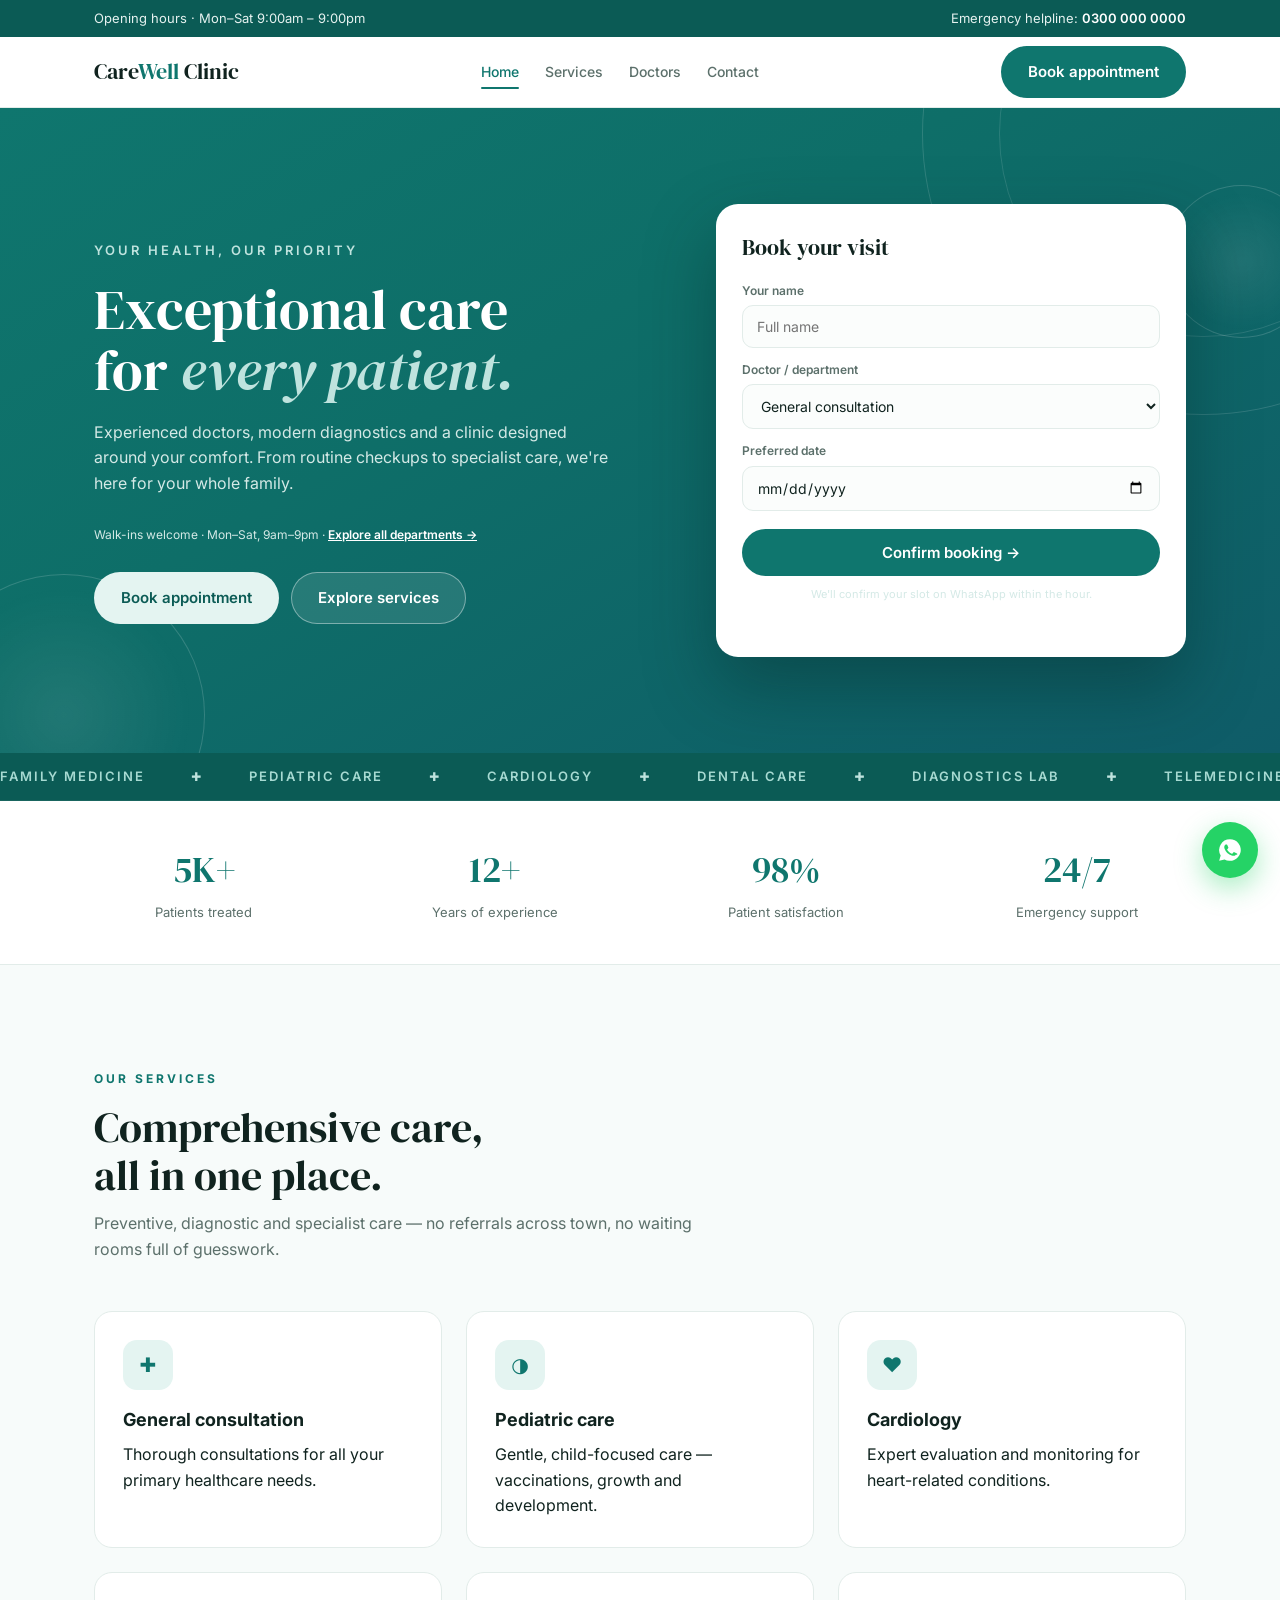
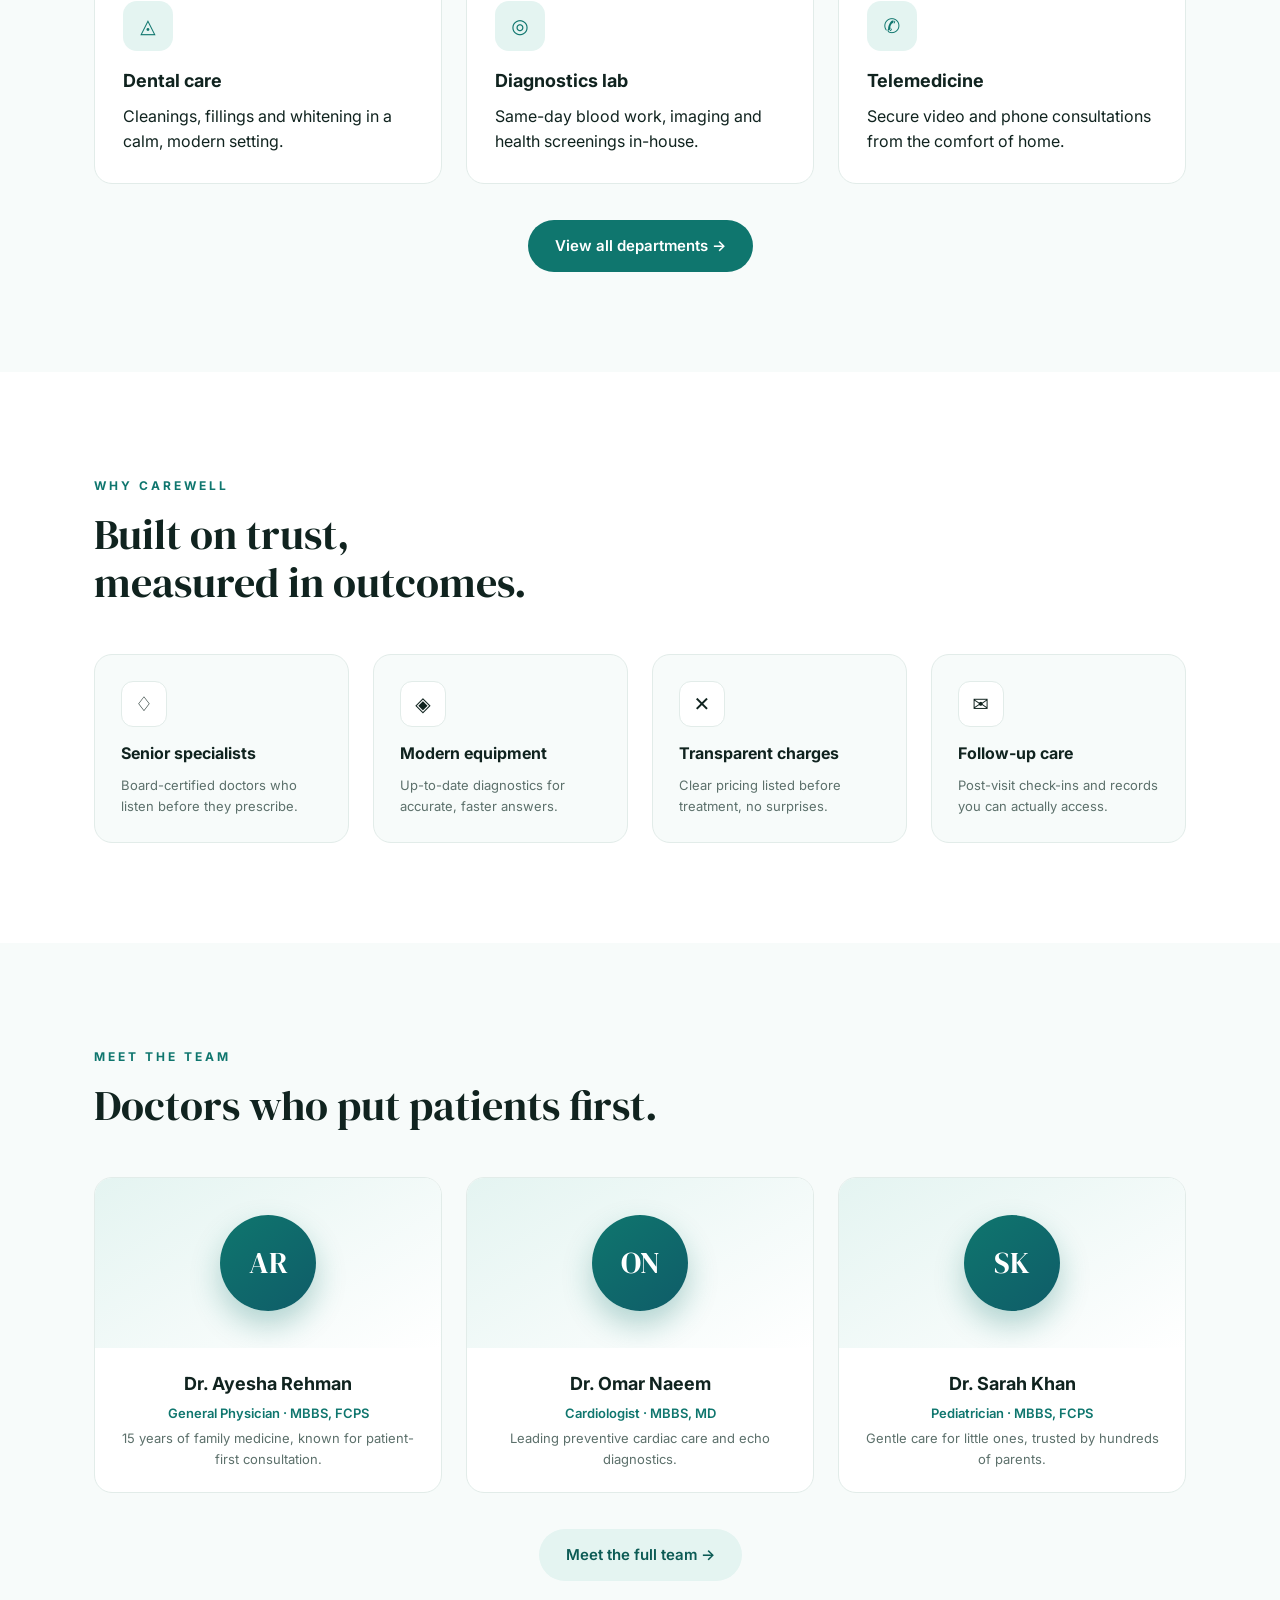
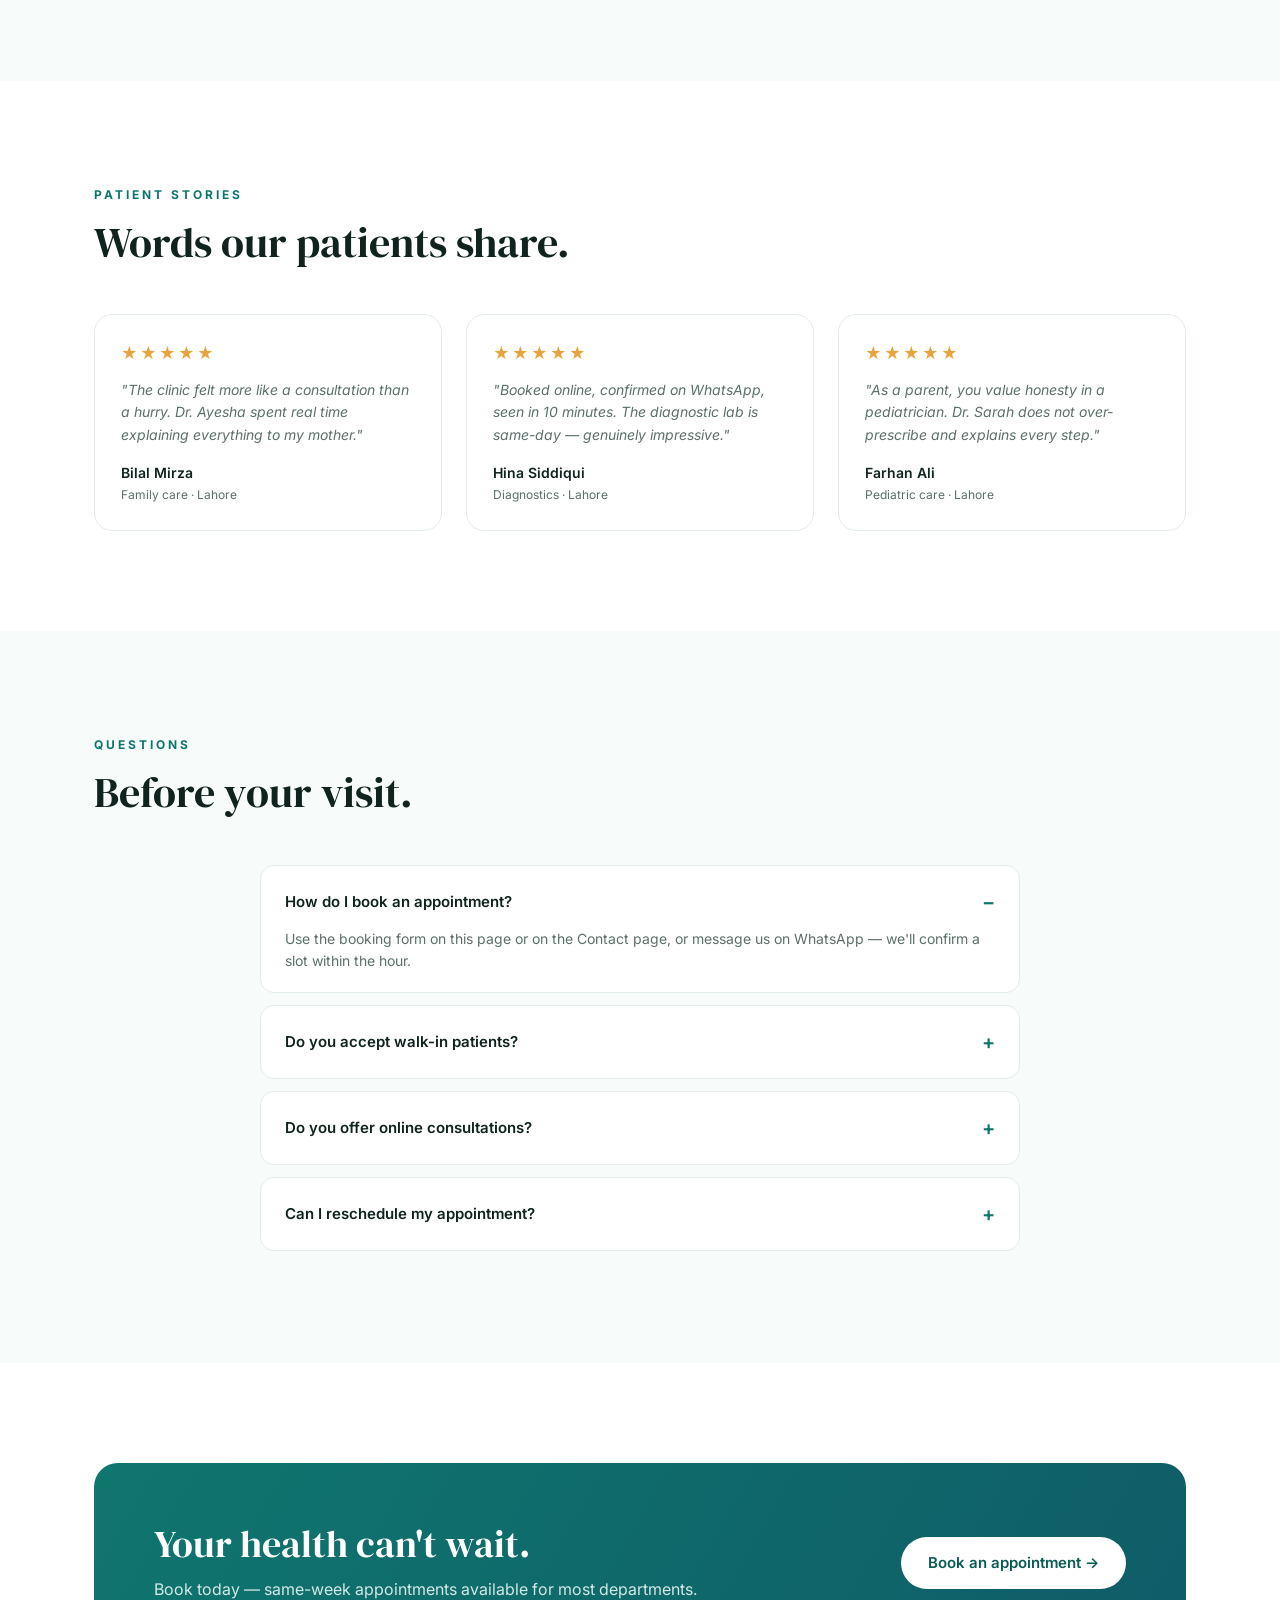
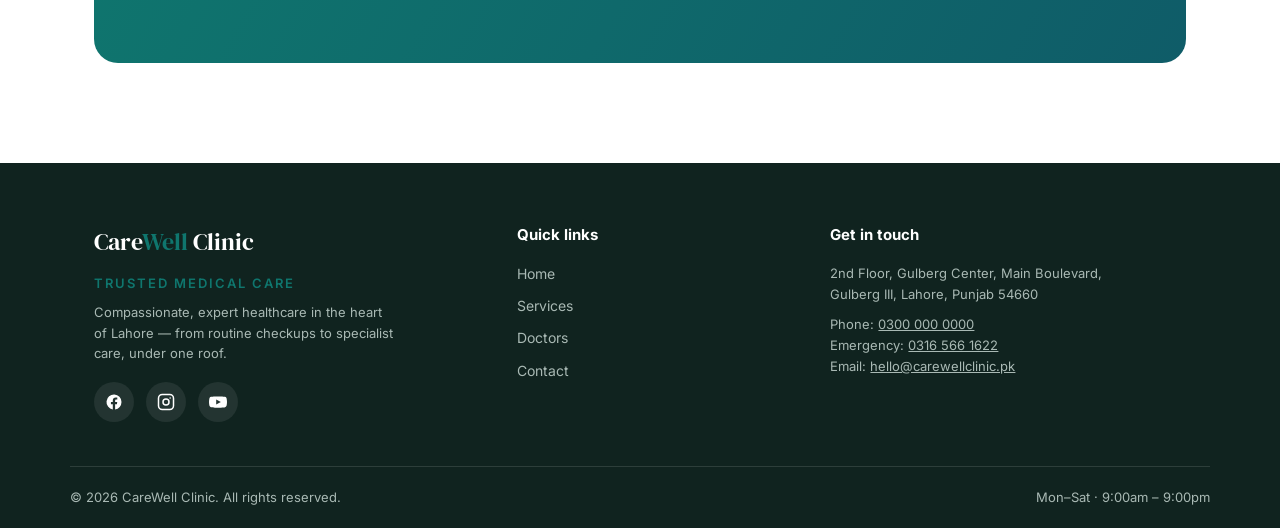
==== index.html @ 435cede3 "CareWell Clinic: production multi-page healthcare clinic website (HTML/CSS/JS)" ====
<!DOCTYPE html>
<html lang="en">
<head>
<meta charset="UTF-8" />
<meta name="viewport" content="width=device-width, initial-scale=1.0" />
<title>CareWell Clinic — Trusted Medical Care in Lahore</title>
<meta name="description" content="CareWell Clinic — compassionate healthcare in Lahore with experienced specialists, modern in-house diagnostics and 24/7 emergency support." />
<link rel="preconnect" href="https://fonts.googleapis.com" />
<link rel="preconnect" href="https://fonts.gstatic.com" crossorigin />
<link href="https://fonts.googleapis.com/css2?family=DM+Serif+Display:ital@0;1&family=Inter:wght@400;500;600;700&display=swap" rel="stylesheet" />
<link rel="stylesheet" href="css/style.css" />
</head>
<body>
<div class="sp" id="sp" aria-hidden="true"></div>
<a class="skip" href="#main">Skip to content</a>

<div class="top-bar"><div class="container"><span>Opening hours · Mon–Sat 9:00am – 9:00pm</span><span>Emergency helpline: <strong>0300 000 0000</strong></span></div></div>

<header id="site-header">
  <div class="container nav">
    <a class="brand" href="index.html">Care<span>Well</span> Clinic</a>
    <nav class="nav-links" id="nav-links" aria-label="Primary">
      <a href="index.html" aria-current="page">Home</a>
      <a href="services.html">Services</a>
      <a href="doctors.html">Doctors</a>
      <a href="contact.html">Contact</a>
    </nav>
    <a class="btn btn-teal" href="contact.html#book">Book appointment</a>
    <button class="nav-toggle" id="nav-toggle" aria-expanded="false" aria-controls="nav-links" aria-label="Toggle navigation menu">
      <svg width="20" height="20" viewBox="0 0 24 24" fill="none" stroke="currentColor" stroke-width="2" stroke-linecap="round" aria-hidden="true"><line x1="3" y1="6" x2="21" y2="6"/><line x1="3" y1="12" x2="21" y2="12"/><line x1="3" y1="18" x2="21" y2="18"/></svg>
    </button>
  </div>
</header>

<main id="main">
  <section class="hero">
    <div class="hero-fx" aria-hidden="true"><div class="ring"></div><div class="orb o1"></div><div class="orb o2"></div></div>
    <div class="container hero-grid">
      <div>
        <span class="kicker rise" style="--d:.05s">Your health, our priority</span>
        <h1 class="rise" style="--d:.15s">Exceptional care for <em>every patient.</em></h1>
        <p class="rise" style="--d:.25s">Experienced doctors, modern diagnostics and a clinic designed around your comfort. From routine checkups to specialist care, we're here for your whole family.</p>
        <p class="hero-note rise" style="--d:.3s">Walk-ins welcome · Mon–Sat, 9am–9pm · <a href="services.html">Explore all departments →</a></p>
        <div class="hero-actions rise" style="--d:.35s">
          <a class="btn btn-soft" href="#book">Book appointment</a>
          <a class="btn btn-ghost-light" href="services.html">Explore services</a>
        </div>
      </div>
      <form class="appt-card booking-form rise" id="book" style="--d:.3s">
        <h3>Book your visit</h3>
        <div class="field">
          <label for="aname">Your name</label>
          <input id="aname" name="bname" type="text" placeholder="Full name" required />
        </div>
        <div class="field">
          <label for="adoctor">Doctor / department</label>
          <select id="adoctor" name="bdep">
            <option>General consultation</option>
            <option>Pediatric care</option>
            <option>Cardiology</option>
            <option>Dental care</option>
            <option>Diagnostics lab</option>
            <option>Telemedicine</option>
            <option>Gynecology</option>
            <option>Physiotherapy</option>
          </select>
        </div>
        <div class="field">
          <label for="adate">Preferred date</label>
          <input id="adate" name="bdate" type="date" required />
        </div>
        <button class="btn btn-teal" type="submit">Confirm booking →</button>
        <p class="form-hint">We'll confirm your slot on WhatsApp within the hour.</p>
      </form>
    </div>
  </section>

  <div class="marquee" aria-hidden="true">
    <div class="marquee-track">
      <span>Family Medicine</span><span>Pediatric Care</span><span>Cardiology</span><span>Dental Care</span><span>Diagnostics Lab</span><span>Telemedicine</span><span>24/7 Emergency</span>
      <span>Family Medicine</span><span>Pediatric Care</span><span>Cardiology</span><span>Dental Care</span><span>Diagnostics Lab</span><span>Telemedicine</span><span>24/7 Emergency</span>
    </div>
  </div>

  <div class="stats"><div class="container stats-grid">
    <div class="stat"><strong data-count="5" data-suffix="K+">5K+</strong><span>Patients treated</span></div>
    <div class="stat"><strong data-count="12" data-suffix="+">12+</strong><span>Years of experience</span></div>
    <div class="stat"><strong data-count="98" data-suffix="%">98%</strong><span>Patient satisfaction</span></div>
    <div class="stat"><strong>24/7</strong><span>Emergency support</span></div>
  </div></div>

  <section id="services">
    <div class="container">
      <div class="sec-head reveal">
        <span class="kicker">Our services</span>
        <h2>Comprehensive care, all in one place.</h2>
        <p>Preventive, diagnostic and specialist care — no referrals across town, no waiting rooms full of guesswork.</p>
      </div>
      <div class="serv-grid">
        <div class="serv reveal"><span class="ic">✚</span><h3>General consultation</h3><p>Thorough consultations for all your primary healthcare needs.</p></div>
        <div class="serv reveal"><span class="ic">◑</span><h3>Pediatric care</h3><p>Gentle, child-focused care — vaccinations, growth and development.</p></div>
        <div class="serv reveal"><span class="ic">♥</span><h3>Cardiology</h3><p>Expert evaluation and monitoring for heart-related conditions.</p></div>
        <div class="serv reveal"><span class="ic">◬</span><h3>Dental care</h3><p>Cleanings, fillings and whitening in a calm, modern setting.</p></div>
        <div class="serv reveal"><span class="ic">◎</span><h3>Diagnostics lab</h3><p>Same-day blood work, imaging and health screenings in-house.</p></div>
        <div class="serv reveal"><span class="ic">✆</span><h3>Telemedicine</h3><p>Secure video and phone consultations from the comfort of home.</p></div>
      </div>
      <p class="reveal" style="text-align:center;margin-top:36px"><a class="btn btn-teal" href="services.html">View all departments →</a></p>
    </div>
  </section>

  <section id="why" class="alt">
    <div class="container">
      <div class="sec-head reveal"><span class="kicker">Why CareWell</span><h2>Built on trust, measured in outcomes.</h2></div>
      <div class="why-grid">
        <div class="why reveal"><span class="ic">♢</span><h3>Senior specialists</h3><p>Board-certified doctors who listen before they prescribe.</p></div>
        <div class="why reveal"><span class="ic">◈</span><h3>Modern equipment</h3><p>Up-to-date diagnostics for accurate, faster answers.</p></div>
        <div class="why reveal"><span class="ic">✕</span><h3>Transparent charges</h3><p>Clear pricing listed before treatment, no surprises.</p></div>
        <div class="why reveal"><span class="ic">✉</span><h3>Follow-up care</h3><p>Post-visit check-ins and records you can actually access.</p></div>
      </div>
    </div>
  </section>

  <section id="doctors">
    <div class="container">
      <div class="sec-head reveal"><span class="kicker">Meet the team</span><h2>Doctors who put patients first.</h2></div>
      <div class="doc-grid">
        <div class="doc reveal"><div class="doc-art"><div class="avatar">AR</div></div><div class="doc-body"><h3>Dr. Ayesha Rehman</h3><div class="spec">General Physician · MBBS, FCPS</div><p>15 years of family medicine, known for patient-first consultation.</p></div></div>
        <div class="doc reveal"><div class="doc-art"><div class="avatar">ON</div></div><div class="doc-body"><h3>Dr. Omar Naeem</h3><div class="spec">Cardiologist · MBBS, MD</div><p>Leading preventive cardiac care and echo diagnostics.</p></div></div>
        <div class="doc reveal"><div class="doc-art"><div class="avatar">SK</div></div><div class="doc-body"><h3>Dr. Sarah Khan</h3><div class="spec">Pediatrician · MBBS, FCPS</div><p>Gentle care for little ones, trusted by hundreds of parents.</p></div></div>
      </div>
      <p class="reveal" style="text-align:center;margin-top:36px"><a class="btn btn-soft" href="doctors.html">Meet the full team →</a></p>
    </div>
  </section>

  <section id="stories" class="alt">
    <div class="container">
      <div class="sec-head reveal"><span class="kicker">Patient stories</span><h2>Words our patients share.</h2></div>
      <div class="tst-grid">
        <div class="tst reveal"><div class="stars" aria-hidden="true">★★★★★</div><p>"The clinic felt more like a consultation than a hurry. Dr. Ayesha spent real time explaining everything to my mother."</p><div class="who">Bilal Mirza<span>Family care · Lahore</span></div></div>
        <div class="tst reveal"><div class="stars" aria-hidden="true">★★★★★</div><p>"Booked online, confirmed on WhatsApp, seen in 10 minutes. The diagnostic lab is same-day — genuinely impressive."</p><div class="who">Hina Siddiqui<span>Diagnostics · Lahore</span></div></div>
        <div class="tst reveal"><div class="stars" aria-hidden="true">★★★★★</div><p>"As a parent, you value honesty in a pediatrician. Dr. Sarah does not over-prescribe and explains every step."</p><div class="who">Farhan Ali<span>Pediatric care · Lahore</span></div></div>
      </div>
    </div>
  </section>

  <section id="faq">
    <div class="container">
      <div class="sec-head reveal"><span class="kicker">Questions</span><h2>Before your visit.</h2></div>
      <div class="faq reveal">
        <details open><summary>How do I book an appointment?</summary><p>Use the booking form on this page or on the Contact page, or message us on WhatsApp — we'll confirm a slot within the hour.</p></details>
        <details><summary>Do you accept walk-in patients?</summary><p>Yes. Booking in advance is recommended to secure your preferred doctor and reduce waiting time.</p></details>
        <details><summary>Do you offer online consultations?</summary><p>Yes — secure video and phone consultations for many services, from anywhere in Pakistan.</p></details>
        <details><summary>Can I reschedule my appointment?</summary><p>Easily. Message us on WhatsApp at least 24 hours before your slot and we'll rebook it for you.</p></details>
      </div>
    </div>
  </section>

  <section id="contact" class="alt">
    <div class="container">
      <div class="cta-band reveal">
        <div><h2>Your health can't wait.</h2><p>Book today — same-week appointments available for most departments.</p></div>
        <a class="btn btn-soft" href="contact.html#book">Book an appointment →</a>
      </div>
    </div>
  </section>
</main>

<footer>
  <div class="container footer-grid">
    <div>
      <a class="brand" href="index.html">Care<span>Well</span> Clinic</a>
      <span class="footer-tag">Trusted Medical Care</span>
      <p>Compassionate, expert healthcare in the heart of Lahore — from routine checkups to specialist care, under one roof.</p>
      <div class="social">
        <a href="#" aria-label="CareWell Clinic on Facebook"><svg width="18" height="18" viewBox="0 0 24 24" fill="currentColor" aria-hidden="true"><path d="M22 12a10 10 0 1 0-11.6 9.9v-7H7.9V12h2.5V9.8c0-2.5 1.5-3.9 3.8-3.9 1.1 0 2.2.2 2.2.2v2.5h-1.3c-1.2 0-1.6.8-1.6 1.6V12h2.8l-.4 2.9h-2.4v7A10 10 0 0 0 22 12z"/></svg></a>
        <a href="#" aria-label="CareWell Clinic on Instagram"><svg width="18" height="18" viewBox="0 0 24 24" fill="none" stroke="currentColor" stroke-width="2" aria-hidden="true"><rect x="2" y="2" width="20" height="20" rx="5"/><circle cx="12" cy="12" r="4"/><circle cx="17.5" cy="6.5" r="1" fill="currentColor" stroke="none"/></svg></a>
        <a href="#" aria-label="CareWell Clinic on YouTube"><svg width="18" height="18" viewBox="0 0 24 24" fill="currentColor" aria-hidden="true"><path d="M23.5 7.2a3 3 0 0 0-2.1-2.1C19.6 4.5 12 4.5 12 4.5s-7.6 0-9.4.6A3 3 0 0 0 .5 7.2 31 31 0 0 0 0 12a31 31 0 0 0 .5 4.8 3 3 0 0 0 2.1 2.1c1.8.6 9.4.6 9.4.6s7.6 0 9.4-.6a3 3 0 0 0 2.1-2.1A31 31 0 0 0 24 12a31 31 0 0 0-.5-4.8zM9.6 15.4V8.6l6.2 3.4-6.2 3.4z"/></svg></a>
      </div>
    </div>
    <div>
      <h3>Quick links</h3>
      <ul>
        <li><a href="index.html">Home</a></li>
        <li><a href="services.html">Services</a></li>
        <li><a href="doctors.html">Doctors</a></li>
        <li><a href="contact.html">Contact</a></li>
      </ul>
    </div>
    <div>
      <h3>Get in touch</h3>
      <address>
        <p>2nd Floor, Gulberg Center, Main Boulevard,<br />Gulberg III, Lahore, Punjab 54660</p>
        <p style="margin-top:10px">Phone: <a href="tel:+923000000000">0300 000 0000</a><br />Emergency: <a href="tel:+923165661622">0316 566 1622</a><br />Email: <a href="mailto:hello@carewellclinic.pk">hello@carewellclinic.pk</a></p>
      </address>
    </div>
  </div>
  <div class="container footer-bottom">
    <span>© 2026 CareWell Clinic. All rights reserved.</span>
    <span>Mon–Sat · 9:00am – 9:00pm</span>
  </div>
</footer>

<a class="wa" href="https://wa.me/923165661622" target="_blank" rel="noopener" aria-label="Chat with CareWell Clinic on WhatsApp">
  <svg width="26" height="26" viewBox="0 0 24 24" fill="currentColor" aria-hidden="true"><path d="M12 2a10 10 0 0 0-8.6 15.1L2 22l5-1.3A10 10 0 1 0 12 2zm5.5 14.1c-.2.6-1.2 1.2-1.7 1.2-.5.1-1 .2-3.3-.7-2.8-1.1-4.6-4-4.7-4.2-.1-.2-1.1-1.5-1.1-2.9s.7-2 1-2.3c.2-.3.5-.3.7-.3h.5c.2 0 .4 0 .6.5l.9 2.1c.1.2.1.4 0 .6l-.5.7-.4.4c-.1.1-.3.3-.1.6.2.3.8 1.3 1.7 2.1 1.2 1.1 2.2 1.4 2.5 1.5.3.2.5.1.7-.1l1-1.2c.2-.3.4-.2.7-.1l2 1c.3.1.5.2.6.3.1.1.1.8-.1 1.3z"/></svg>
</a>

<script src="js/main.js"></script>
</body>
</html>
---- css/style.css ----
:root{
  --teal:#0F766E;--teal-dark:#0B5B55;--teal-soft:#E4F4F1;--ink:#10231F;--muted:#5C706B;
  --bg:#F7FBFA;--card:#fff;--line:#E2ECE9;--amber:#E8A33D;
  --serif:"DM Serif Display",Georgia,serif;--sans:"Inter",system-ui,sans-serif;
  --shadow-sm:0 4px 14px rgba(16,35,31,.07);--shadow-lg:0 30px 70px rgba(5,40,38,.4);
  --radius:18px;
}
*{margin:0;padding:0;box-sizing:border-box}
html{scroll-behavior:smooth}
body{font-family:var(--sans);background:var(--bg);color:var(--ink);line-height:1.6;-webkit-font-smoothing:antialiased}
::selection{background:var(--teal);color:#fff}
a{color:inherit}
img{max-width:100%;display:block}
.container{max-width:1140px;margin:0 auto;padding:0 24px}
.skip{position:absolute;left:-999px;top:0;background:var(--teal);color:#fff;padding:12px 20px;z-index:200;border-radius:0 0 12px 0;font-weight:600}
.skip:focus{left:0}

/* ---------- Top bar & header ---------- */
.top-bar{background:var(--teal-dark);color:#E6F2F0;font-size:13px;padding:8px 0}
.top-bar .container{display:flex;justify-content:space-between;gap:16px;flex-wrap:wrap}
.top-bar strong{color:#fff;font-weight:600}
header{position:sticky;top:0;z-index:100;background:rgba(255,255,255,.92);backdrop-filter:blur(14px);border-bottom:1px solid var(--line)}
.nav{display:flex;align-items:center;justify-content:space-between;height:70px;gap:18px}
.brand{font-family:var(--serif);font-size:22px;font-weight:400;text-decoration:none;white-space:nowrap}
.brand span{color:var(--teal)}
.nav-links{display:flex;gap:26px;align-items:center}
.nav-links a{text-decoration:none;font-size:14px;font-weight:500;color:var(--muted);position:relative;padding:6px 0}
.nav-links a:hover{color:var(--ink)}
.nav-links a[aria-current="page"]{color:var(--teal)}
.nav-links a[aria-current="page"]::after{content:"";position:absolute;left:0;right:0;bottom:0;height:2px;border-radius:2px;background:var(--teal)}
.nav-toggle{display:none;background:none;border:1px solid var(--line);border-radius:10px;width:44px;height:44px;cursor:pointer;font-family:var(--sans);color:var(--teal)}
.nav-toggle svg{display:block;margin:auto}

/* ---------- Buttons ---------- */
.btn{display:inline-flex;align-items:center;gap:8px;padding:13px 26px;border-radius:999px;font-weight:600;font-size:15px;text-decoration:none;border:1px solid transparent;cursor:pointer;font-family:var(--sans);transition:transform .15s,box-shadow .2s,background .2s}
.btn:active{transform:scale(.97)}
.btn-teal{background:var(--teal);color:#fff}
.btn-teal:hover{background:var(--teal-dark);box-shadow:0 10px 28px rgba(15,118,110,.32)}
.btn-soft{background:var(--teal-soft);color:var(--teal-dark)}
.btn-soft:hover{background:#D3ECE7}
.btn-ghost-light{background:rgba(255,255,255,.1);color:#fff;border-color:rgba(255,255,255,.4)}
.btn-ghost-light:hover{background:rgba(255,255,255,.18)}
.btn-sm{padding:10px 18px;font-size:13px}

/* ---------- Hero (home) ---------- */
.hero{background:linear-gradient(150deg,#0F766E 0%,#0E6E68 40%,#0F5C68 100%);color:#fff;padding:clamp(60px,8vw,96px) 0;position:relative;overflow:hidden}
.hero .ring{position:absolute;width:44vmax;height:44vmax;right:-16vmax;top:-20vmax;border-radius:50%;border:1px solid rgba(255,255,255,.14);pointer-events:none}
.hero .ring::after{content:"";position:absolute;inset:6vmax;border-radius:50%;border:1px solid rgba(255,255,255,.12)}
.hero-grid{display:grid;grid-template-columns:1.1fr .9fr;gap:48px;align-items:center;position:relative;z-index:2}
.hero .kicker{font-size:13px;letter-spacing:3px;text-transform:uppercase;color:#BFE3DE;font-weight:600}
.hero h1{font-family:var(--serif);font-weight:400;font-size:clamp(38px,5.4vw,56px);line-height:1.1;margin:16px 0 18px;text-wrap:balance}
.hero h1 em{font-style:italic;color:#BFE3DE}
.hero p{color:#D4E9E6;max-width:520px;margin-bottom:28px}
.hero-actions{display:flex;gap:12px;flex-wrap:wrap}
.hero-note{font-size:12px;color:#BFE3DE;margin-top:18px;max-width:520px}
.hero-note a{color:#fff;font-weight:600;text-decoration:underline}

/* ---------- Page hero (inner pages) ---------- */
.page-hero{background:linear-gradient(150deg,#0F766E 0%,#0E6E68 40%,#0F5C68 100%);color:#fff;padding:clamp(56px,7vw,84px) 0 clamp(44px,6vw,72px);position:relative;overflow:hidden}
.page-hero .kicker{font-size:13px;letter-spacing:3px;text-transform:uppercase;color:#BFE3DE;font-weight:600}
.page-hero h1{font-family:var(--serif);font-weight:400;font-size:clamp(34px,4.6vw,50px);line-height:1.1;margin:14px 0 16px;text-wrap:balance}
.page-hero p{color:#D4E9E6;max-width:640px}

/* ---------- Appointment card & forms ---------- */
.appt-card{background:#fff;border-radius:22px;color:var(--ink);padding:26px;box-shadow:var(--shadow-lg)}
.appt-card h3{font-family:var(--serif);font-size:22px;font-weight:400;margin-bottom:16px}
.field label{font-size:12px;font-weight:600;color:var(--muted);display:block;margin:12px 0 5px}
.field input,.field select,.field textarea{width:100%;padding:12px 14px;border:1px solid var(--line);border-radius:11px;font-size:14px;font-family:var(--sans);background:#FBFDFC;color:var(--ink)}
.field input:focus,.field select:focus,.field textarea:focus{outline:none;border-color:var(--teal)}
.field textarea{resize:vertical;min-height:96px}
.appt-card .btn{width:100%;justify-content:center;margin-top:18px}
.form-hint{font-size:11px;color:var(--muted);margin-top:10px;text-align:center}

/* ---------- Stats ---------- */
.stats{border-bottom:1px solid var(--line);background:#fff}
.stats-grid{display:grid;grid-template-columns:repeat(4,1fr);gap:24px;padding:40px 0;text-align:center}
.stat strong{font-family:var(--serif);font-size:36px;font-weight:400;color:var(--teal);display:block}
.stat span{font-size:13px;color:var(--muted)}

/* ---------- Sections ---------- */
section{padding:clamp(64px,8vw,100px) 0}
.sec-head{max-width:640px;margin-bottom:48px}
.sec-head .kicker{font-size:12px;font-weight:700;letter-spacing:3px;text-transform:uppercase;color:var(--teal)}
.sec-head h2{font-family:var(--serif);font-weight:400;font-size:clamp(30px,4vw,42px);line-height:1.15;margin-top:12px;text-wrap:balance}
.sec-head p{color:var(--muted);margin-top:12px}
.alt{background:#fff}
.sec-center{margin-left:auto;margin-right:auto;text-align:center}

/* ---------- Services grid ---------- */
.serv-grid{display:grid;grid-template-columns:repeat(3,1fr);gap:24px}
.serv{background:#fff;border:1px solid var(--line);border-radius:var(--radius);padding:28px;transition:transform .2s,box-shadow .2s;display:flex;flex-direction:column}
.serv:hover{transform:translateY(-5px);box-shadow:0 22px 44px rgba(16,35,31,.1)}
.serv .ic{width:50px;height:50px;display:flex;align-items:center;justify-content:center;background:var(--teal-soft);color:var(--teal);border-radius:14px;font-size:20px;margin-bottom:16px;flex:none}
.serv h3{font-size:18px;margin-bottom:8px}
.serv .intro{font-size:14px;color:var(--muted)}
.serv .inc-list{list-style:none;margin:16px 0 20px;font-size:13px;color:var(--muted)}
.serv .inc-list li{padding:6px 0 6px 26px;position:relative;border-top:1px dashed var(--line)}
.serv .inc-list li::before{content:"✓";position:absolute;left:2px;color:var(--teal);font-weight:700}
.serv .fee{display:inline-block;background:var(--teal-soft);color:var(--teal-dark);font-weight:600;font-size:14px;padding:6px 14px;border-radius:999px;margin-bottom:16px}
.serv .actions{margin-top:auto;display:flex;gap:10px;flex-wrap:wrap}

/* ---------- Why us ---------- */
.why-grid{display:grid;grid-template-columns:repeat(4,1fr);gap:24px}
.why{background:var(--bg);border:1px solid var(--line);border-radius:var(--radius);padding:26px}
.why .ic{width:46px;height:46px;display:flex;align-items:center;justify-content:center;background:#fff;border:1px solid var(--line);border-radius:12px;font-size:20px;margin-bottom:14px}
.why h3{font-size:16px;margin-bottom:8px}
.why p{font-size:13px;color:var(--muted)}

/* ---------- Doctors ---------- */
.doc-grid{display:grid;grid-template-columns:repeat(3,1fr);gap:24px}
.doc{background:#fff;border:1px solid var(--line);border-radius:var(--radius);overflow:hidden;display:flex;flex-direction:column}
.doc-art{height:170px;background:linear-gradient(150deg,var(--teal-soft),#fff);display:flex;align-items:center;justify-content:center;position:relative;overflow:hidden}
.doc-art .avatar{width:96px;height:96px;border-radius:50%;background:linear-gradient(140deg,var(--teal),#0F5C68);color:#fff;display:flex;align-items:center;justify-content:center;font-family:var(--serif);font-size:30px;box-shadow:0 14px 30px rgba(15,118,110,.3)}
.doc-body{padding:22px;text-align:center;flex:1;display:flex;flex-direction:column}
.doc-body h3{font-size:18px}
.doc-body .spec{color:var(--teal);font-size:13px;font-weight:600;margin:4px 0 4px}
.doc-body .exp{font-size:12px;color:var(--amber);font-weight:600;margin-bottom:8px}
.doc-body p{font-size:13px;color:var(--muted)}
.doc-body .meta{margin-top:auto;padding-top:10px;font-size:12px;color:var(--muted)}
.dept-index{display:flex;flex-wrap:wrap;gap:10px;margin-bottom:48px}
.dept-index a{font-size:13px;font-weight:600;color:var(--teal-dark);background:var(--teal-soft);border:1px solid transparent;padding:9px 16px;border-radius:999px;text-decoration:none;transition:background .2s}
.dept-index a:hover{background:#D3ECE7;border-color:#B9DED7}
.join-note{background:linear-gradient(120deg,var(--teal-soft),#fff);border:1px solid #C9E5DF;border-radius:var(--radius);padding:clamp(28px,4vw,44px);margin-top:56px;text-align:center}
.join-note h2{font-family:var(--serif);font-weight:400;font-size:clamp(24px,3vw,32px)}
.join-note p{color:var(--muted);max-width:560px;margin:12px auto 20px}
.join-note a{color:var(--teal-dark);font-weight:600}

/* ---------- Testimonials ---------- */
.tst-grid{display:grid;grid-template-columns:repeat(3,1fr);gap:24px}
.tst{background:#fff;border:1px solid var(--line);border-radius:var(--radius);padding:26px}
.tst .stars{color:var(--amber);margin-bottom:12px;letter-spacing:2px}
.tst p{font-size:14px;color:var(--muted);font-style:italic}
.tst .who{margin-top:16px;font-size:14px;font-weight:600}
.tst .who span{display:block;font-weight:400;color:var(--muted);font-size:12px}

/* ---------- FAQ ---------- */
.faq{max-width:760px;margin:0 auto}
.faq details{background:#fff;border:1px solid var(--line);border-radius:14px;padding:20px 24px;margin-bottom:12px}
.faq summary{font-weight:600;font-size:15px;cursor:pointer;list-style:none;display:flex;justify-content:space-between;align-items:center;gap:16px}
.faq summary::-webkit-details-marker{display:none}
.faq summary::after{content:"+";font-size:20px;color:var(--teal);flex:none}
.faq details[open] summary::after{content:"−"}
.faq p{margin-top:10px;color:var(--muted);font-size:14px}

/* ---------- Contact ---------- */
.contact-grid{display:grid;grid-template-columns:.9fr 1.1fr;gap:32px;align-items:start}
.info-list{display:grid;gap:16px}
.info-item{background:#fff;border:1px solid var(--line);border-radius:var(--radius);padding:22px;display:flex;gap:16px;align-items:flex-start}
.info-item .ic{flex:none;width:44px;height:44px;display:flex;align-items:center;justify-content:center;background:var(--teal-soft);color:var(--teal);border-radius:12px;font-size:18px}
.info-item h3{font-size:15px;margin-bottom:4px}
.info-item p,.info-item a{font-size:14px;color:var(--muted);text-decoration:none;display:block}
.info-item a:hover{color:var(--teal)}
.hours-table{width:100%;border-collapse:collapse;font-size:14px;color:var(--muted)}
.hours-table td{padding:5px 0}
.hours-table td:last-child{text-align:right;font-weight:600;color:var(--ink)}
.hours-table .today{color:var(--teal)}

/* ---------- CTA band ---------- */
.cta-band{background:linear-gradient(120deg,var(--teal),#0F5C68);border-radius:24px;color:#fff;padding:clamp(36px,5vw,60px);display:flex;align-items:center;justify-content:space-between;gap:28px;flex-wrap:wrap}
.cta-band h2{font-family:var(--serif);font-weight:400;font-size:clamp(26px,3.6vw,38px);line-height:1.15}
.cta-band p{color:#D4E9E6;margin-top:10px}
.cta-band .btn-soft{background:#fff;color:var(--teal-dark)}

/* ---------- Footer ---------- */
footer{background:var(--ink);color:#A9B9B4;font-size:14px;padding:60px 0 0}
.footer-grid{display:grid;grid-template-columns:1.4fr 1fr 1.3fr;gap:40px;padding-bottom:44px}
.footer-grid .brand{color:#fff;font-size:24px;margin-bottom:12px;display:inline-block}
.footer-grid p{font-size:13px;max-width:300px}
.footer-tag{color:var(--teal);font-weight:600;font-size:13px;letter-spacing:2px;text-transform:uppercase;margin-bottom:8px;display:block}
.footer-grid h3{color:#fff;font-size:15px;margin-bottom:16px}
.footer-grid ul{list-style:none;display:grid;gap:10px}
.footer-grid ul a{text-decoration:none;color:#A9B9B4;font-size:14px}
.footer-grid ul a:hover{color:#fff}
.footer-grid address{font-style:normal}
.social{display:flex;gap:12px;margin-top:18px}
.social a{width:40px;height:40px;border-radius:50%;background:rgba(255,255,255,.08);display:flex;align-items:center;justify-content:center;color:#fff;text-decoration:none;transition:background .2s}
.social a:hover{background:var(--teal)}
.social svg{display:block}
.footer-bottom{border-top:1px solid rgba(255,255,255,.12);padding:20px 0;font-size:13px;display:flex;justify-content:space-between;gap:12px;flex-wrap:wrap}

/* ---------- Floating WhatsApp ---------- */
.wa{position:fixed;right:22px;bottom:22px;z-index:150;width:56px;height:56px;border-radius:50%;background:#25D366;display:flex;align-items:center;justify-content:center;color:#fff;box-shadow:0 10px 28px rgba(37,211,102,.4);text-decoration:none;transition:transform .2s}
.wa:hover{transform:scale(1.08)}

/* ---------- Motion / scroll effects ---------- */
.sp{position:fixed;top:0;left:0;height:3px;width:0;z-index:999;background:linear-gradient(90deg,var(--teal),#4BD1C2);box-shadow:0 0 12px rgba(15,118,110,.5)}
.hero-fx{position:absolute;inset:0;pointer-events:none;will-change:transform}
.orb{position:absolute;border-radius:50%;border:1px solid rgba(255,255,255,.16);background:radial-gradient(circle,rgba(255,255,255,.08),transparent 65%)}
.hero-fx .orb.o1{width:22vmax;height:22vmax;left:-6vmax;bottom:-8vmax;animation:bob 10s ease-in-out infinite}
.hero-fx .orb.o2{width:12vmax;height:12vmax;right:-3vmax;top:6vmax;animation:bob 8s ease-in-out 1.2s infinite}
@keyframes bob{0%,100%{transform:translateY(0)}50%{transform:translateY(-16px)}}
.marquee{overflow:hidden;background:var(--teal-dark);color:#D4E9E6;padding:13px 0;position:relative;z-index:3;border-bottom:1px solid rgba(255,255,255,.06)}
.marquee-track{display:flex;gap:46px;width:max-content;animation:scrollX 32s linear infinite}
.marquee span{font-size:13px;font-weight:600;letter-spacing:2px;text-transform:uppercase;white-space:nowrap;display:flex;align-items:center;gap:46px;color:#A7DAD2}
.marquee span::after{content:"✚";color:#BFE3DE;font-size:12px}
@keyframes scrollX{to{transform:translateX(-50%)}}
.spot{position:relative}
.spot::before{content:"";position:absolute;inset:0;border-radius:inherit;pointer-events:none;opacity:0;transition:opacity .3s;background:radial-gradient(340px circle at var(--mx,50%) var(--my,50%),rgba(255,255,255,.85),transparent 45%);z-index:1}
.spot:hover::before{opacity:.14}
.rise{opacity:0;animation:rise .7s cubic-bezier(.22,1,.36,1) forwards;animation-delay:var(--d,0s)}
.hero .rise,.page-hero .rise{opacity:0;animation:rise .7s cubic-bezier(.22,1,.36,1) forwards;animation-delay:var(--d,0s)}
@keyframes rise{from{opacity:0;transform:translateY(26px)}to{opacity:1;transform:none}}
.reveal{opacity:0;transform:translateY(20px);transition:opacity .6s ease,transform .6s ease}
.reveal.in{opacity:1;transform:none}

:focus-visible{outline:3px solid var(--teal);outline-offset:2px;border-radius:4px}

/* ---------- Reduced motion ---------- */
@media (prefers-reduced-motion:reduce){
  html{scroll-behavior:auto}
  .reveal{opacity:1;transform:none;transition:none}
  .rise,.hero .rise,.page-hero .rise{opacity:1;transform:none;animation:none}
  .hero-fx,.marquee-track,.orb{animation:none !important;transform:none !important}
  .spot::before{display:none}
}

/* ---------- Responsive ---------- */
@media(max-width:960px){
  .hero-grid,.contact-grid{grid-template-columns:1fr}
  .serv-grid,.doc-grid,.tst-grid{grid-template-columns:1fr 1fr}
  .why-grid{grid-template-columns:1fr 1fr}
  .stats-grid{grid-template-columns:repeat(2,1fr)}
  .footer-grid{grid-template-columns:1fr 1fr}
  .nav-links{position:fixed;top:70px;left:0;right:0;background:#fff;flex-direction:column;gap:0;align-items:stretch;padding:8px 0;border-bottom:1px solid var(--line);display:none;box-shadow:0 20px 30px rgba(16,35,31,.12)}
  header.nav-open .nav-links{display:flex}
  .nav-links a{padding:14px 24px;font-size:15px;border-bottom:1px solid var(--line)}
  .nav-links a[aria-current="page"]::after{display:none}
  .nav-links a[aria-current="page"]{background:var(--teal-soft)}
  .nav-toggle{display:block}
}
@media(max-width:600px){
  .serv-grid,.doc-grid,.tst-grid,.why-grid,.footer-grid{grid-template-columns:1fr}
  .stats-grid{grid-template-columns:1fr 1fr}
  .hero{text-align:left}
  .cta-band{text-align:left}
}
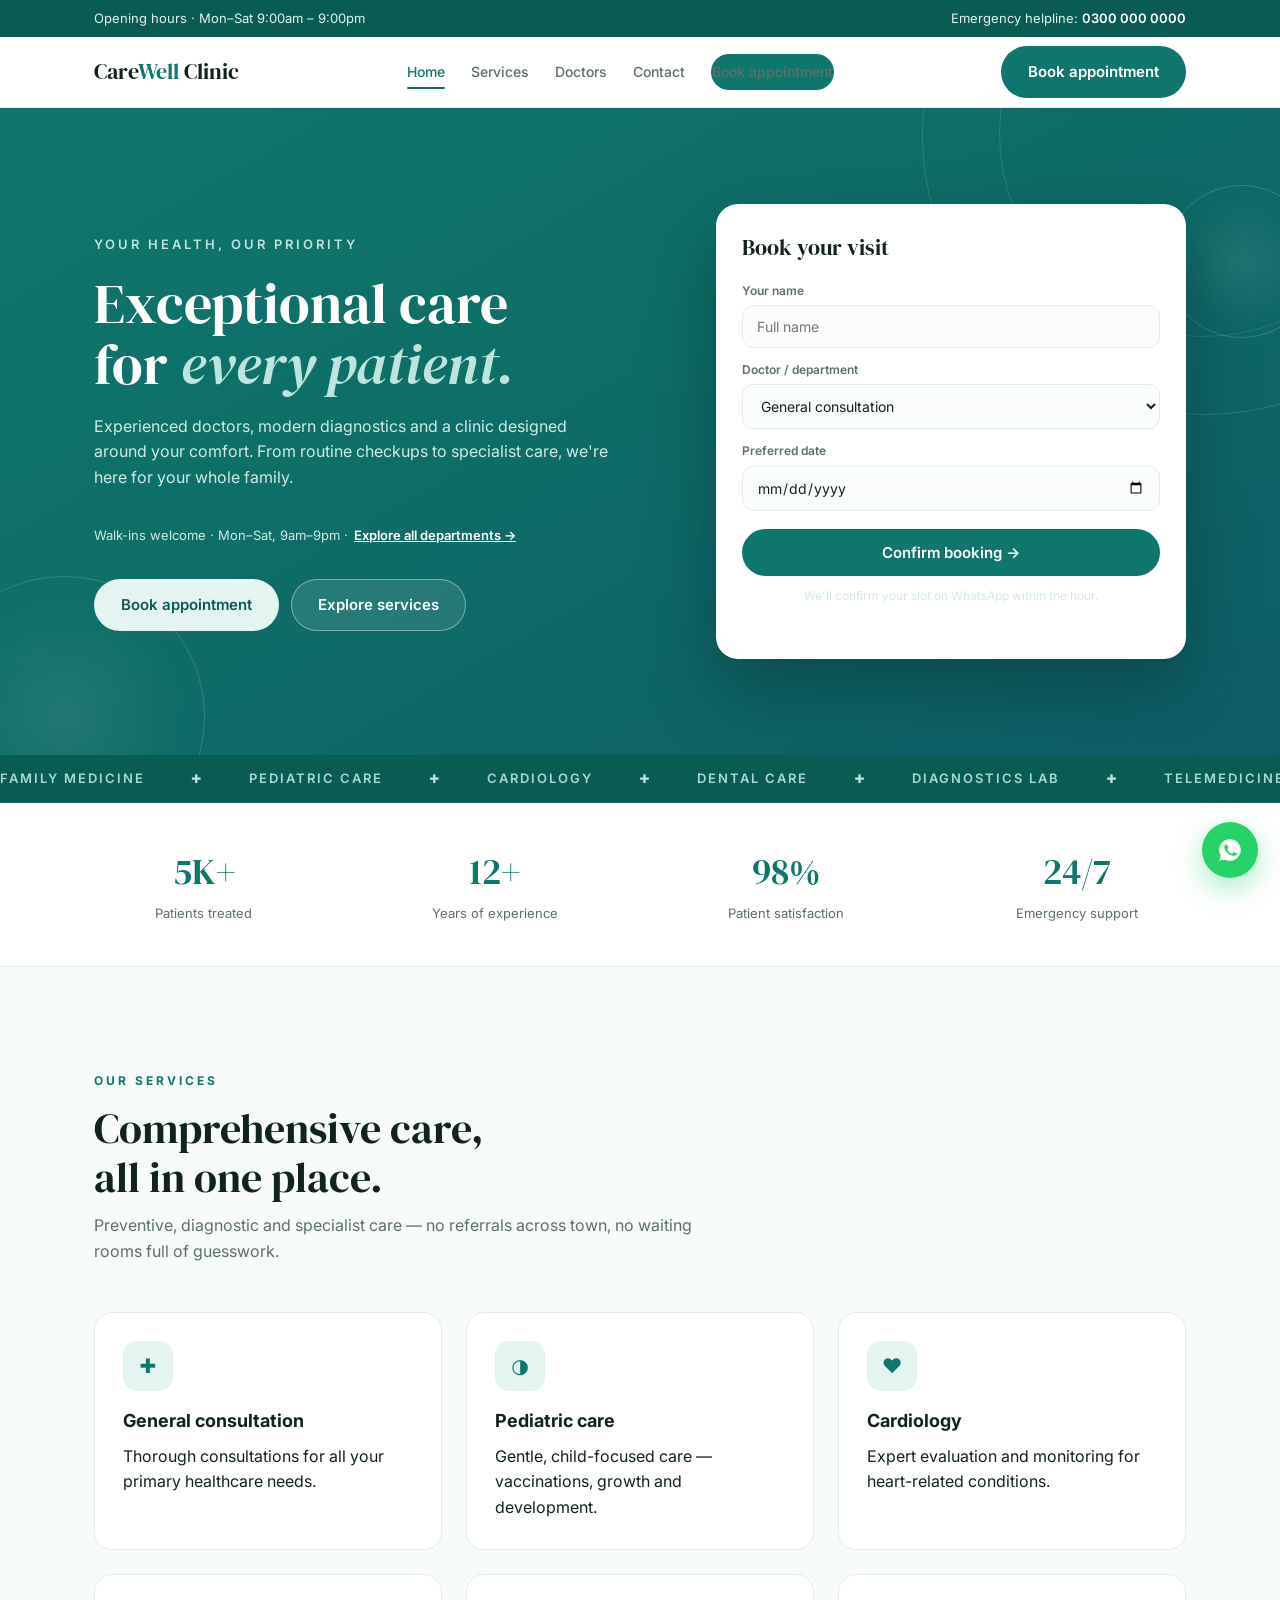
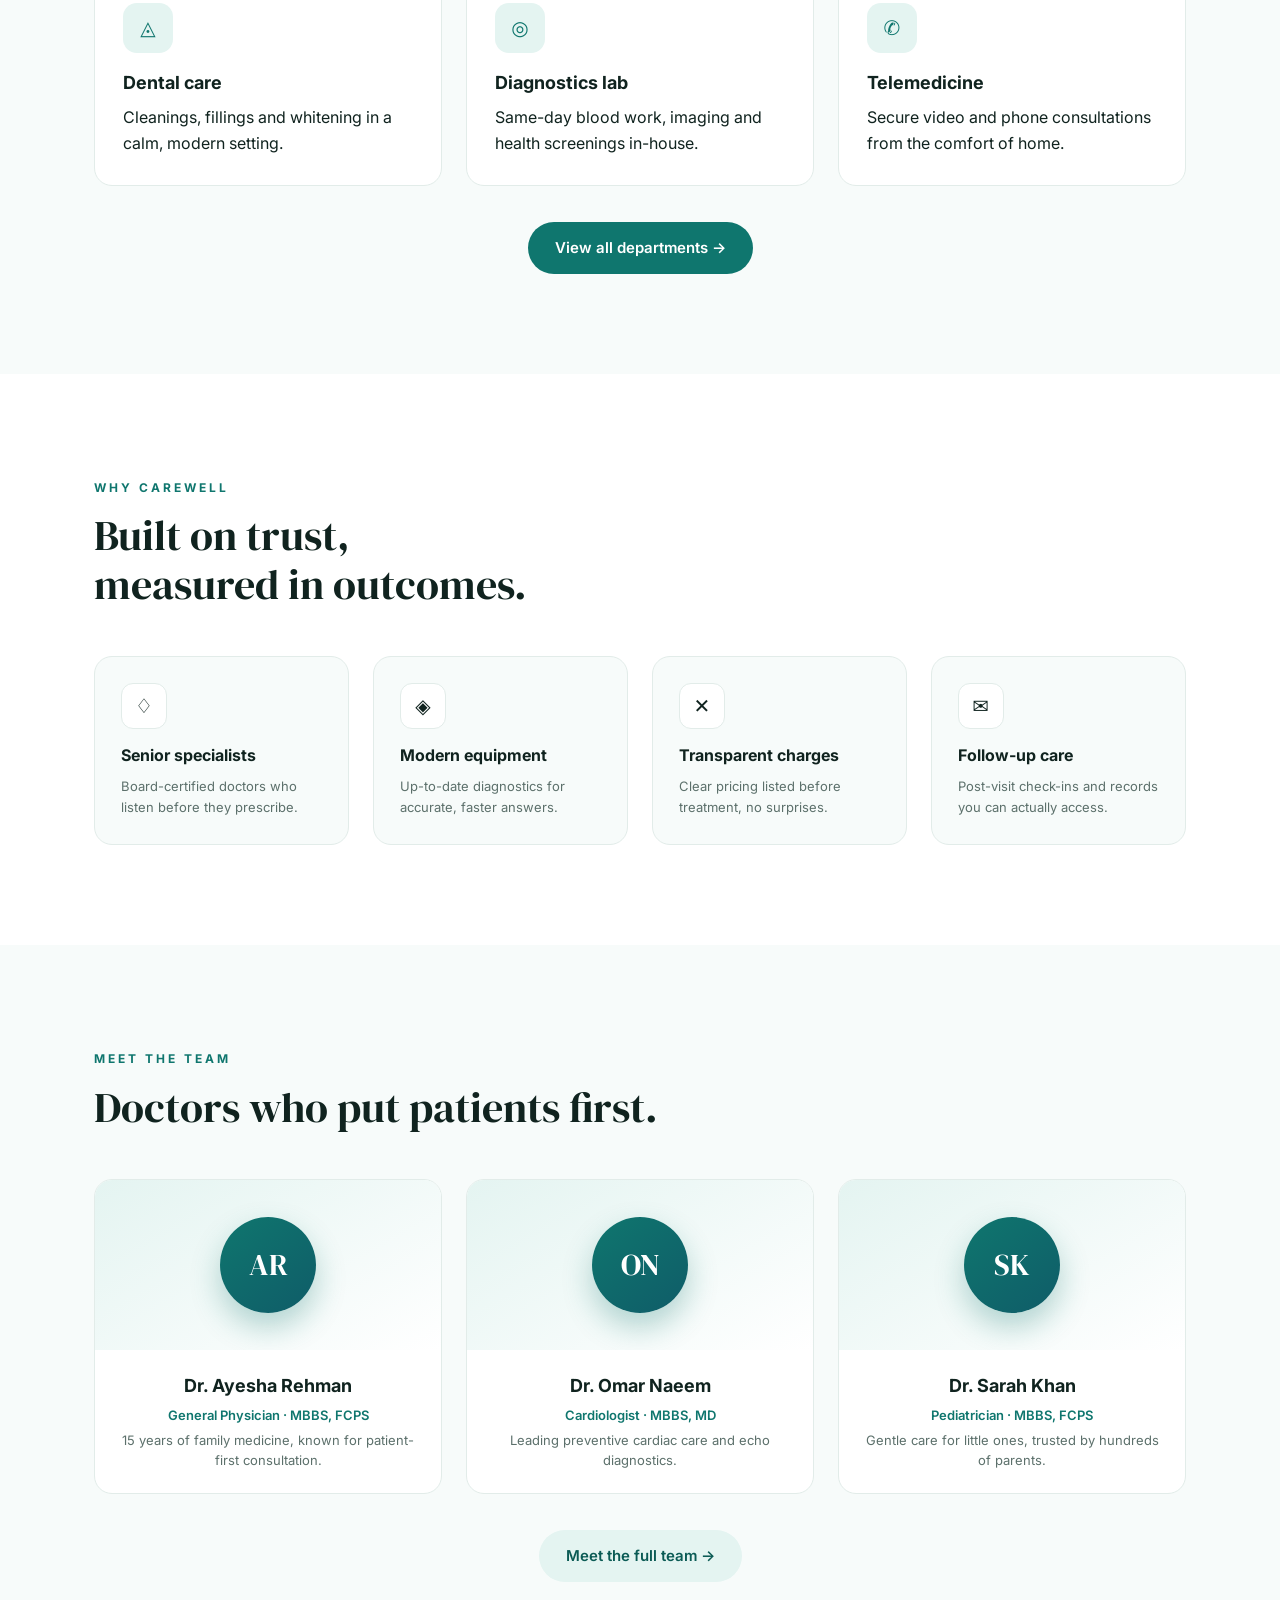
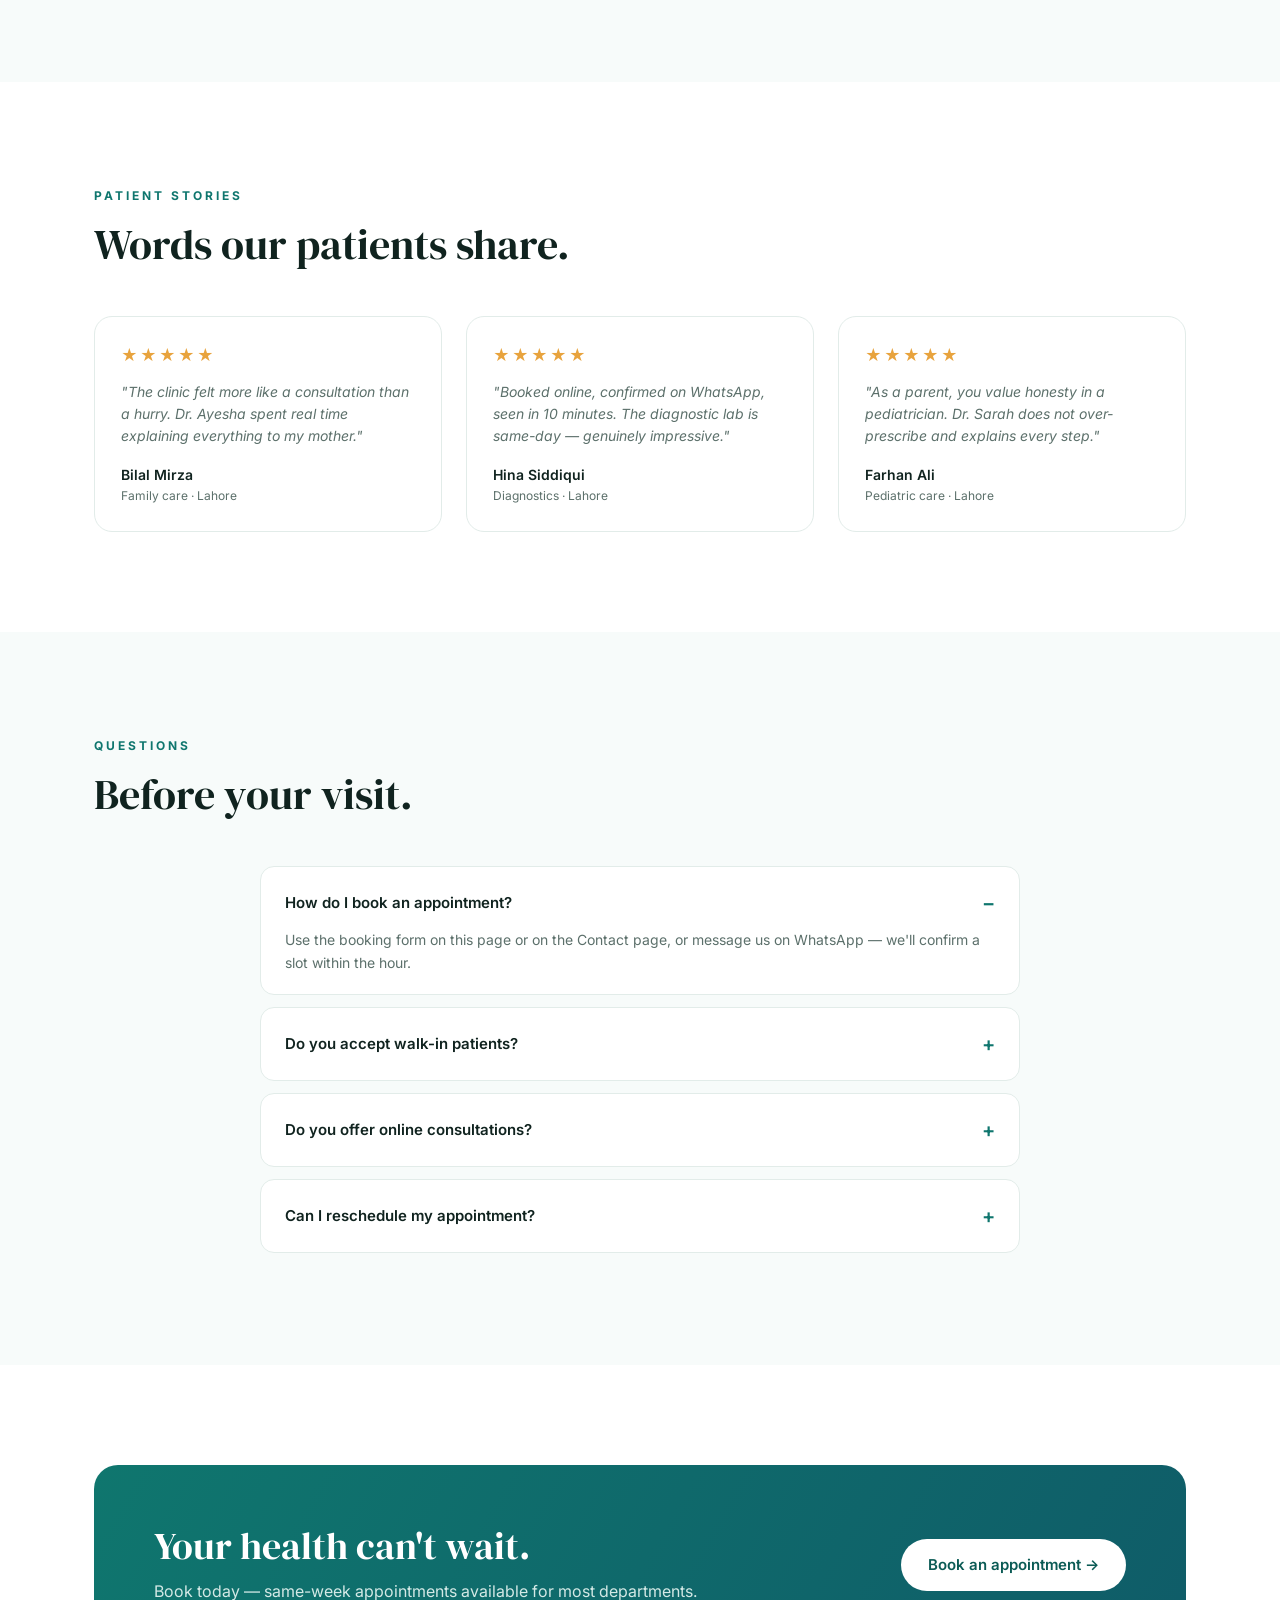
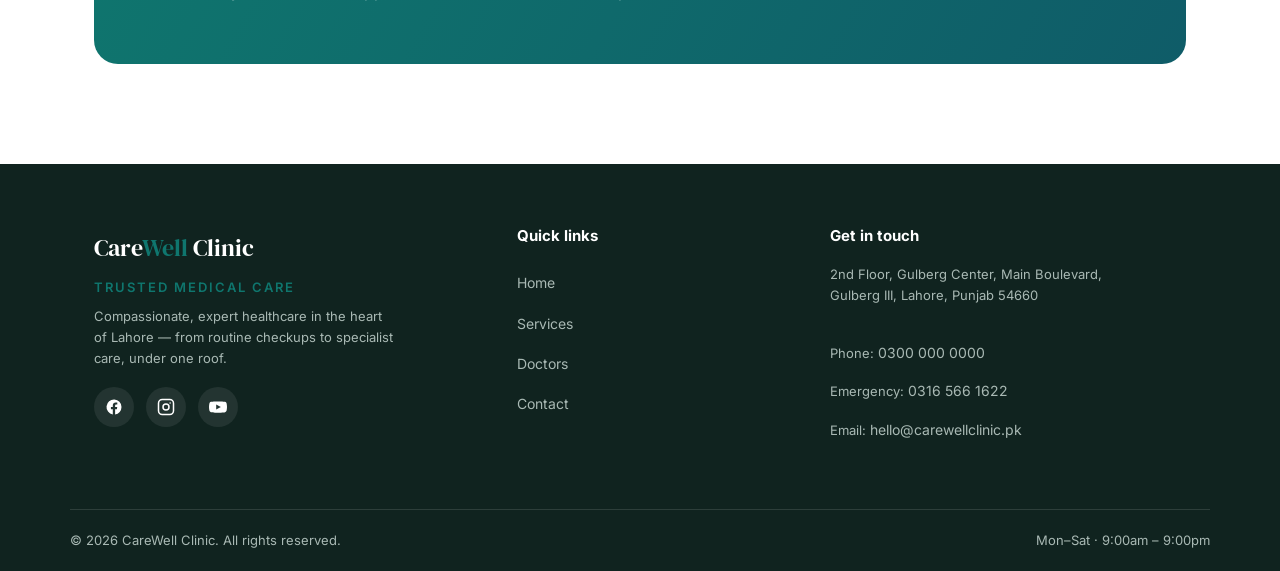
==== commit 823a6cd2: "Responsive fixes: overflow, touch targets, fonts" ====
--- a/index.html
+++ b/index.html
@@ -24,6 +24,7 @@
       <a href="services.html">Services</a>
       <a href="doctors.html">Doctors</a>
       <a href="contact.html">Contact</a>
+      <a class="btn btn-teal" href="contact.html#book">Book appointment</a>
     </nav>
     <a class="btn btn-teal" href="contact.html#book">Book appointment</a>
     <button class="nav-toggle" id="nav-toggle" aria-expanded="false" aria-controls="nav-links" aria-label="Toggle navigation menu">
--- a/css/style.css
+++ b/css/style.css
@@ -52,8 +52,8 @@
 .hero h1 em{font-style:italic;color:#BFE3DE}
 .hero p{color:#D4E9E6;max-width:520px;margin-bottom:28px}
 .hero-actions{display:flex;gap:12px;flex-wrap:wrap}
-.hero-note{font-size:12px;color:#BFE3DE;margin-top:18px;max-width:520px}
-.hero-note a{color:#fff;font-weight:600;text-decoration:underline}
+.hero-note{font-size:13px;color:#BFE3DE;margin-top:18px;max-width:520px}
+.hero-note a{color:#fff;font-weight:600;text-decoration:underline;display:inline-block;padding:6px 2px}
 
 /* ---------- Page hero (inner pages) ---------- */
 .page-hero{background:linear-gradient(150deg,#0F766E 0%,#0E6E68 40%,#0F5C68 100%);color:#fff;padding:clamp(56px,7vw,84px) 0 clamp(44px,6vw,72px);position:relative;overflow:hidden}
@@ -69,7 +69,7 @@
 .field input:focus,.field select:focus,.field textarea:focus{outline:none;border-color:var(--teal)}
 .field textarea{resize:vertical;min-height:96px}
 .appt-card .btn{width:100%;justify-content:center;margin-top:18px}
-.form-hint{font-size:11px;color:var(--muted);margin-top:10px;text-align:center}
+.form-hint{font-size:12px;color:var(--muted);margin-top:10px;text-align:center}
 
 /* ---------- Stats ---------- */
 .stats{border-bottom:1px solid var(--line);background:#fff}
@@ -164,14 +164,15 @@
 /* ---------- Footer ---------- */
 footer{background:var(--ink);color:#A9B9B4;font-size:14px;padding:60px 0 0}
 .footer-grid{display:grid;grid-template-columns:1.4fr 1fr 1.3fr;gap:40px;padding-bottom:44px}
-.footer-grid .brand{color:#fff;font-size:24px;margin-bottom:12px;display:inline-block}
-.footer-grid p{font-size:13px;max-width:300px}
+.footer-grid .brand{color:#fff;font-size:24px;margin-bottom:6px;display:inline-block;padding:8px 0;line-height:1.3}
+.footer-grid p{font-size:13px;max-width:300px;margin-bottom:16px}
 .footer-tag{color:var(--teal);font-weight:600;font-size:13px;letter-spacing:2px;text-transform:uppercase;margin-bottom:8px;display:block}
 .footer-grid h3{color:#fff;font-size:15px;margin-bottom:16px}
-.footer-grid ul{list-style:none;display:grid;gap:10px}
-.footer-grid ul a{text-decoration:none;color:#A9B9B4;font-size:14px}
-.footer-grid ul a:hover{color:#fff}
-.footer-grid address{font-style:normal}
+.footer-grid ul{list-style:none;display:grid;gap:2px}
+.footer-grid ul a{text-decoration:none;color:#A9B9B4;font-size:14px;display:inline-block;padding:8px 0}
+.footer-grid ul a:hover{color:#fff;padding-left:4px}
+.footer-grid address{font-style:normal;display:grid;gap:2px}
+.footer-grid address a{text-decoration:none;color:#A9B9B4;font-size:14px;display:inline-block;padding:8px 0}
 .social{display:flex;gap:12px;margin-top:18px}
 .social a{width:40px;height:40px;border-radius:50%;background:rgba(255,255,255,.08);display:flex;align-items:center;justify-content:center;color:#fff;text-decoration:none;transition:background .2s}
 .social a:hover{background:var(--teal)}
@@ -221,14 +222,16 @@
   .why-grid{grid-template-columns:1fr 1fr}
   .stats-grid{grid-template-columns:repeat(2,1fr)}
   .footer-grid{grid-template-columns:1fr 1fr}
-  .nav-links{position:fixed;top:70px;left:0;right:0;background:#fff;flex-direction:column;gap:0;align-items:stretch;padding:8px 0;border-bottom:1px solid var(--line);display:none;box-shadow:0 20px 30px rgba(16,35,31,.12)}
+  .nav-links{position:fixed;top:70px;left:0;right:0;background:#fff;flex-direction:column;gap:0;align-items:stretch;padding:8px 0 14px;border-bottom:1px solid var(--line);display:none;box-shadow:0 20px 30px rgba(16,35,31,.12)}
   header.nav-open .nav-links{display:flex}
   .nav-links a{padding:14px 24px;font-size:15px;border-bottom:1px solid var(--line)}
   .nav-links a[aria-current="page"]::after{display:none}
   .nav-links a[aria-current="page"]{background:var(--teal-soft)}
-  .nav-toggle{display:block}
+  .nav-toggle{display:block;flex-shrink:0}
+  .nav-links .btn{margin-top:12px;margin-left:16px}
 }
 @media(max-width:600px){
+  .nav>.btn-teal{display:none}
   .serv-grid,.doc-grid,.tst-grid,.why-grid,.footer-grid{grid-template-columns:1fr}
   .stats-grid{grid-template-columns:1fr 1fr}
   .hero{text-align:left}
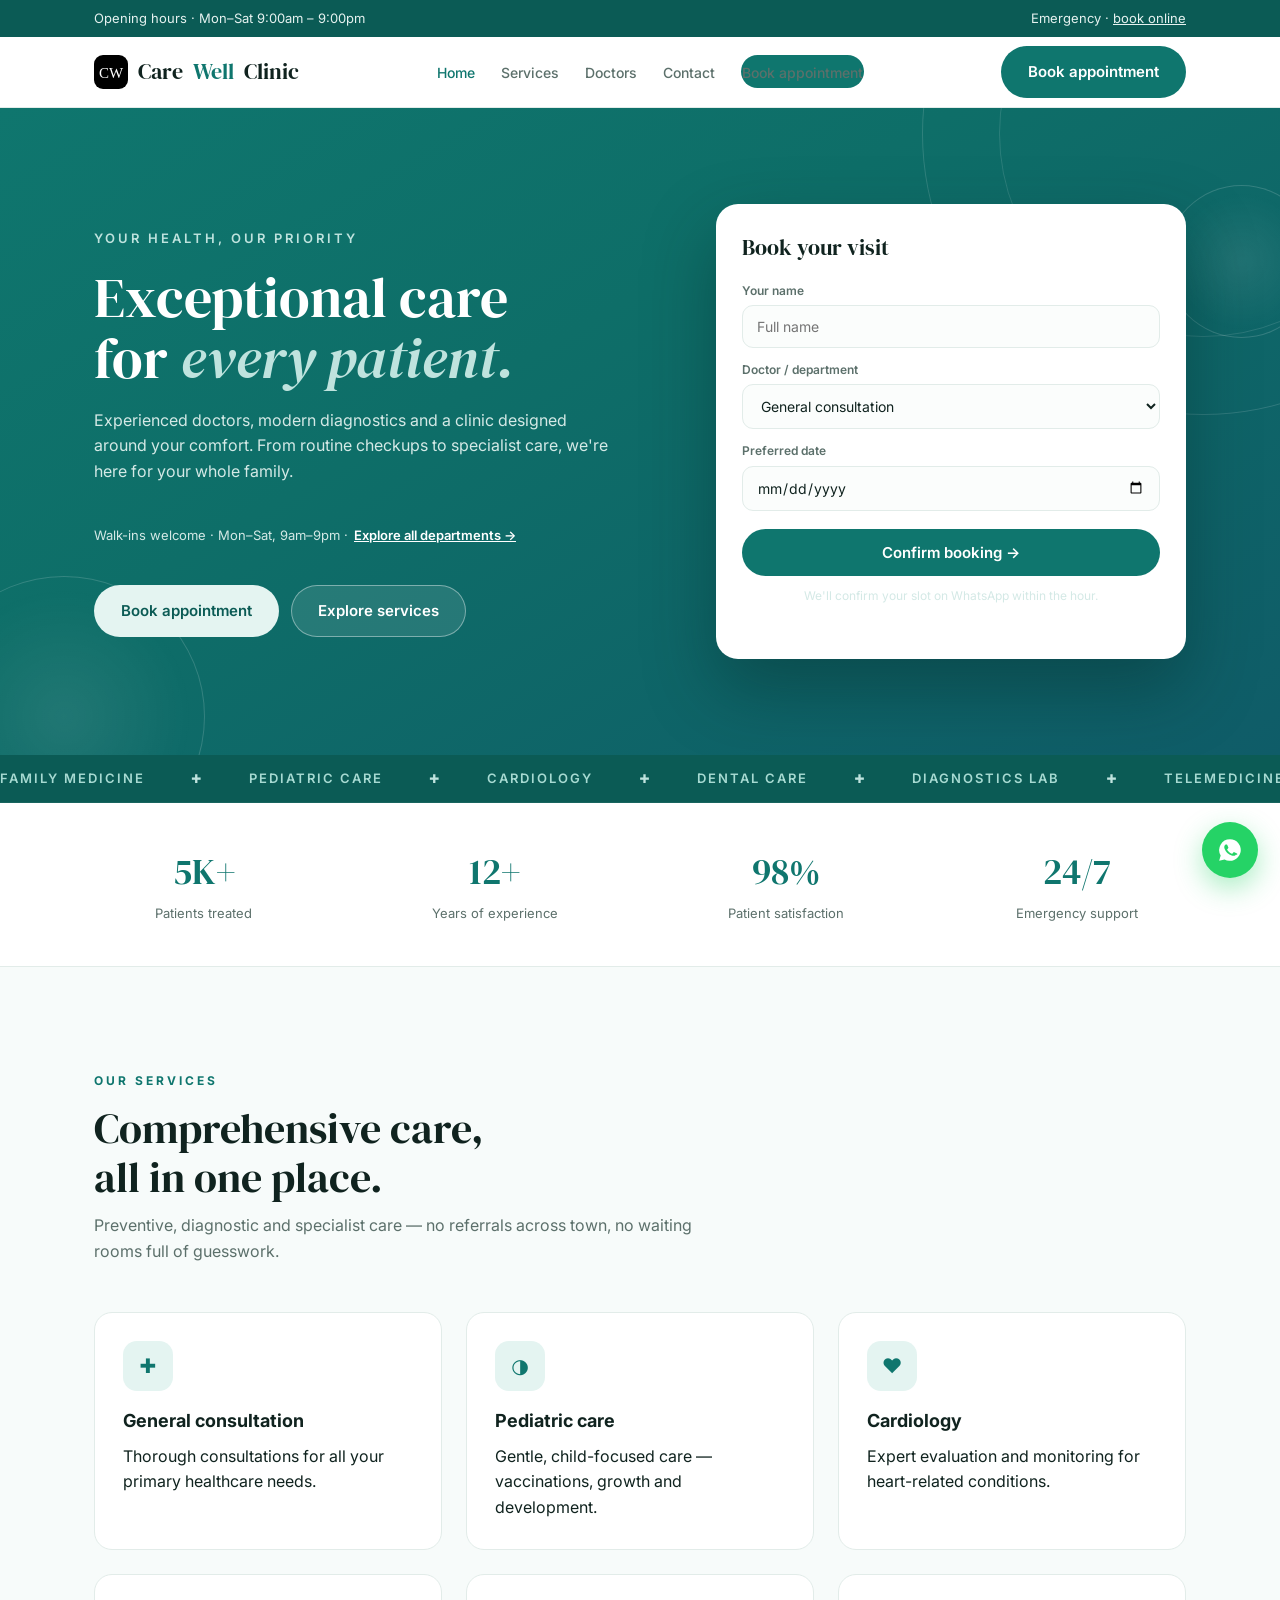
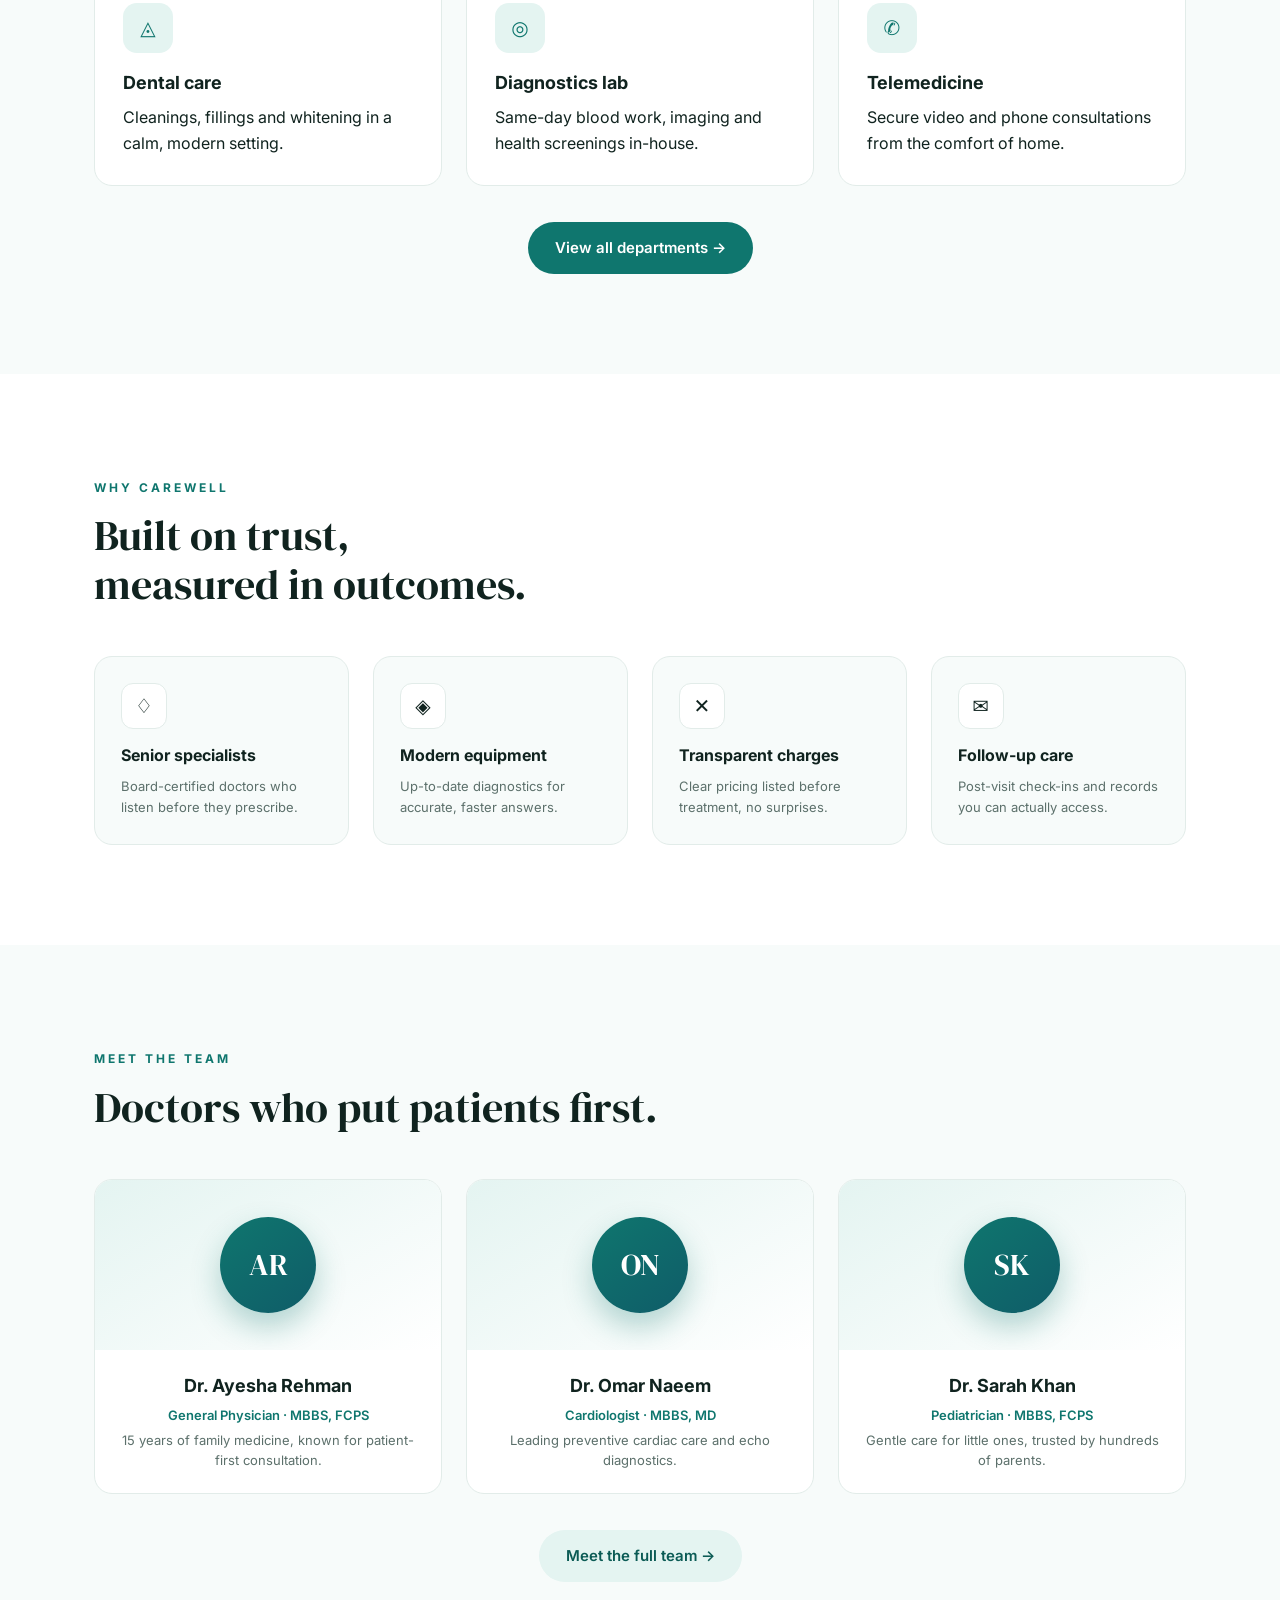
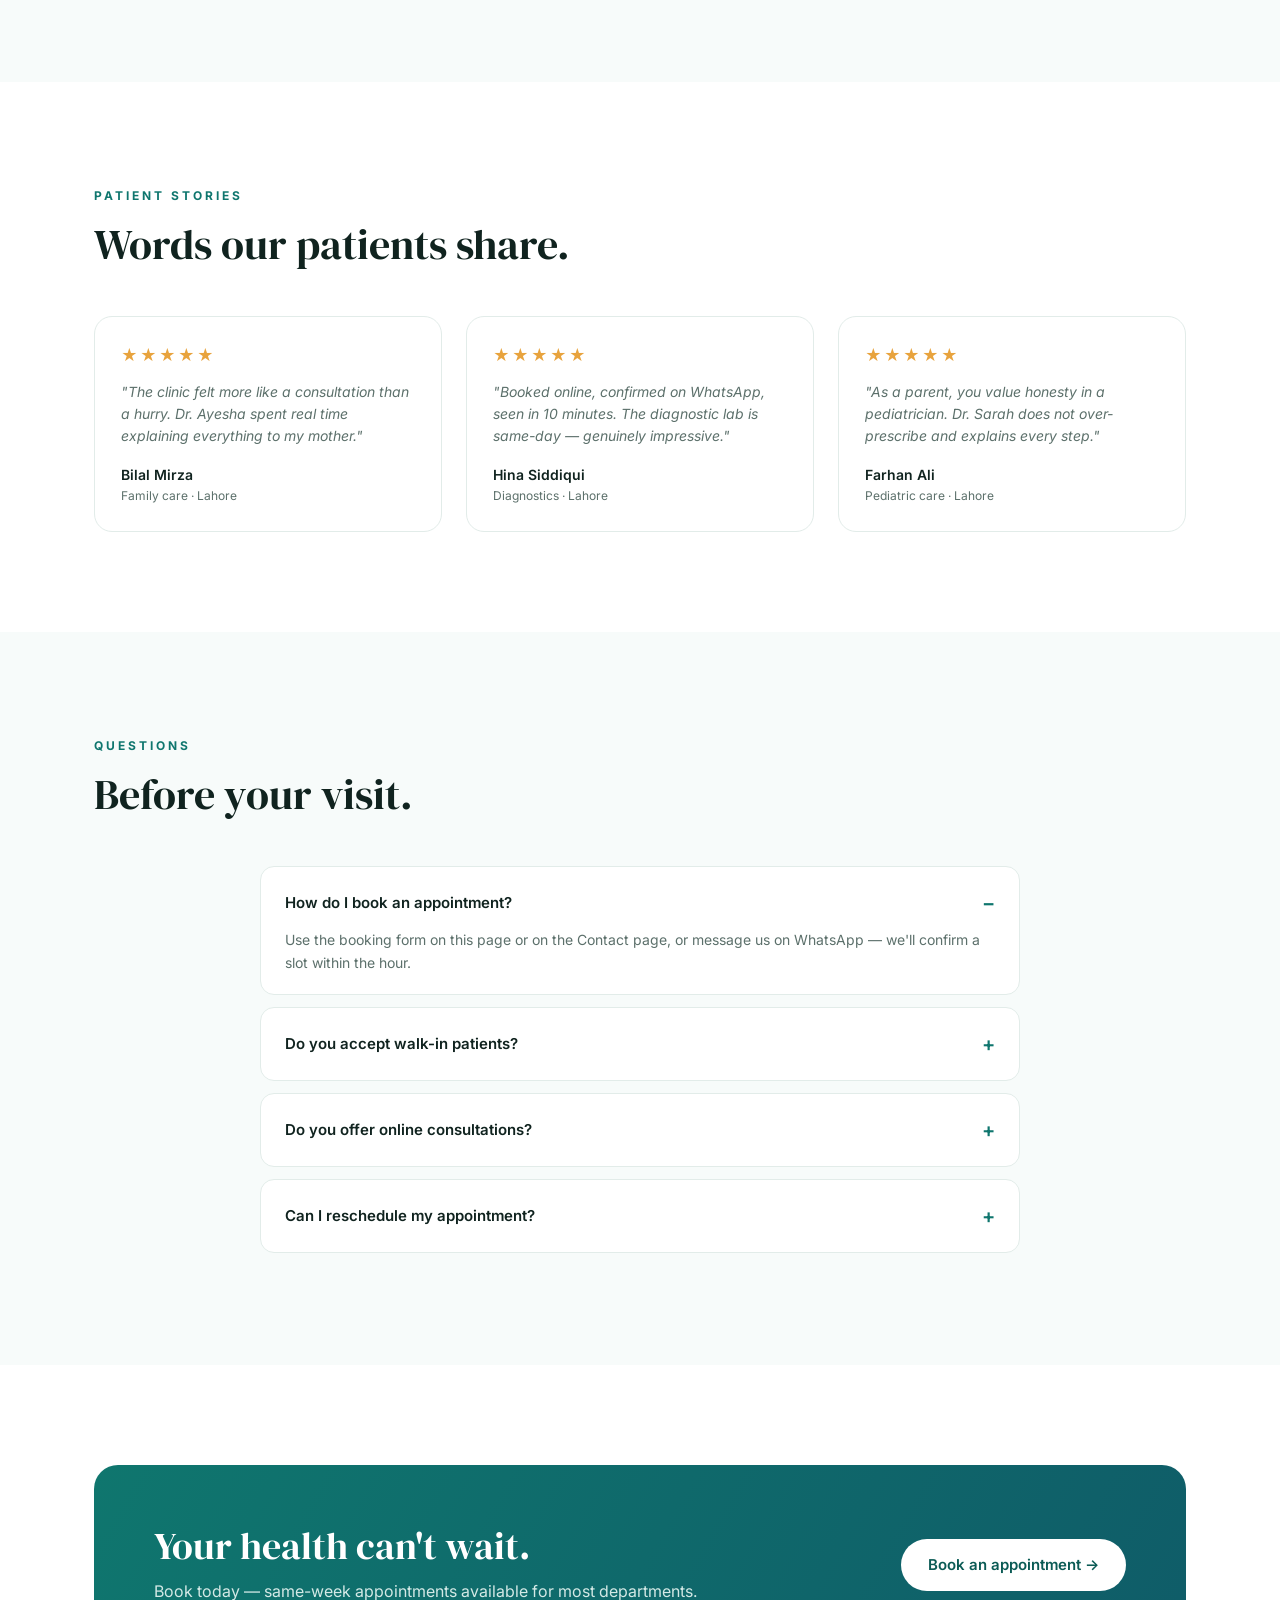
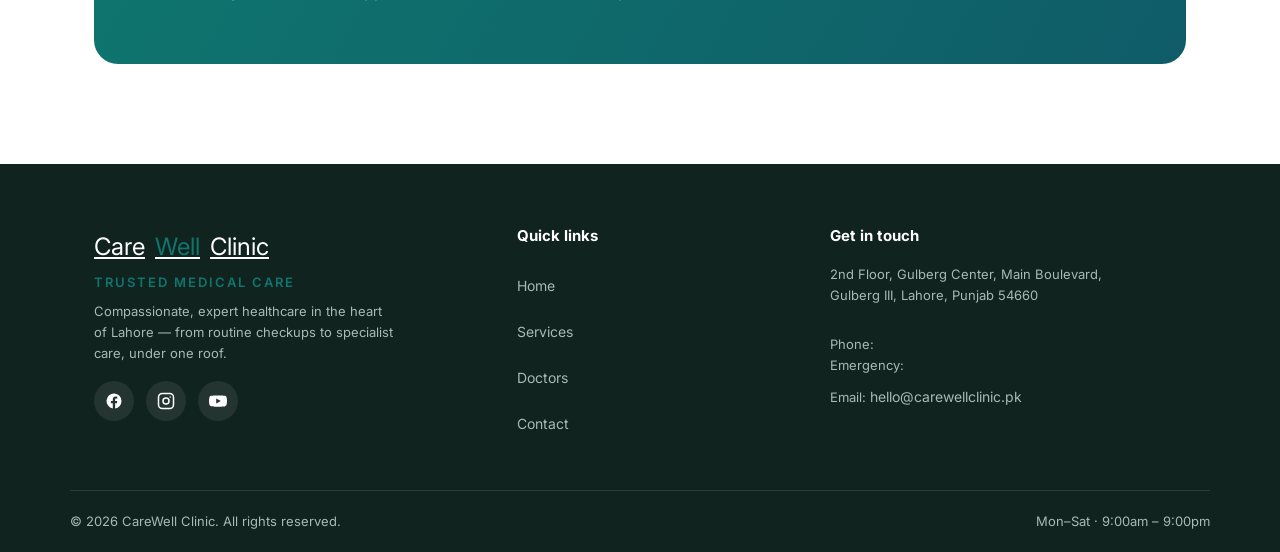
==== commit 41457e3e: "Remove phone numbers; add brand logo + header animations" ====
--- a/index.html
+++ b/index.html
@@ -14,11 +14,11 @@
 <div class="sp" id="sp" aria-hidden="true"></div>
 <a class="skip" href="#main">Skip to content</a>
 
-<div class="top-bar"><div class="container"><span>Opening hours · Mon–Sat 9:00am – 9:00pm</span><span>Emergency helpline: <strong>0300 000 0000</strong></span></div></div>
+<div class="top-bar"><div class="container"><span>Opening hours · Mon–Sat 9:00am – 9:00pm</span><span>Emergency · <a href="contact.html#book">book online</a></span></div></div>
 
 <header id="site-header">
   <div class="container nav">
-    <a class="brand" href="index.html">Care<span>Well</span> Clinic</a>
+    <a class="brand" href="index.html"><svg class="logo" width="34" height="34" viewBox="0 0 34 34" aria-hidden="true"><rect width="34" height="34" rx="9" fill="0F766E"/><text x="17" y="23" text-anchor="middle" font-family="Georgia,serif" font-size="15" fill="#fff">CW</text></svg>Care<span>Well</span> Clinic</a>
     <nav class="nav-links" id="nav-links" aria-label="Primary">
       <a href="index.html" aria-current="page">Home</a>
       <a href="services.html">Services</a>
@@ -191,7 +191,7 @@
       <h3>Get in touch</h3>
       <address>
         <p>2nd Floor, Gulberg Center, Main Boulevard,<br />Gulberg III, Lahore, Punjab 54660</p>
-        <p style="margin-top:10px">Phone: <a href="tel:+923000000000">0300 000 0000</a><br />Emergency: <a href="tel:+923165661622">0316 566 1622</a><br />Email: <a href="mailto:hello@carewellclinic.pk">hello@carewellclinic.pk</a></p>
+        <p style="margin-top:10px">Phone: <br />Emergency: <br />Email: <a href="mailto:hello@carewellclinic.pk">hello@carewellclinic.pk</a></p>
       </address>
     </div>
   </div>
@@ -201,7 +201,7 @@
   </div>
 </footer>
 
-<a class="wa" href="https://wa.me/923165661622" target="_blank" rel="noopener" aria-label="Chat with CareWell Clinic on WhatsApp">
+<a class="wa" href="contact.html#book" target="_blank" rel="noopener" aria-label="Chat with CareWell Clinic on WhatsApp">
   <svg width="26" height="26" viewBox="0 0 24 24" fill="currentColor" aria-hidden="true"><path d="M12 2a10 10 0 0 0-8.6 15.1L2 22l5-1.3A10 10 0 1 0 12 2zm5.5 14.1c-.2.6-1.2 1.2-1.7 1.2-.5.1-1 .2-3.3-.7-2.8-1.1-4.6-4-4.7-4.2-.1-.2-1.1-1.5-1.1-2.9s.7-2 1-2.3c.2-.3.5-.3.7-.3h.5c.2 0 .4 0 .6.5l.9 2.1c.1.2.1.4 0 .6l-.5.7-.4.4c-.1.1-.3.3-.1.6.2.3.8 1.3 1.7 2.1 1.2 1.1 2.2 1.4 2.5 1.5.3.2.5.1.7-.1l1-1.2c.2-.3.4-.2.7-.1l2 1c.3.1.5.2.6.3.1.1.1.8-.1 1.3z"/></svg>
 </a>
 
--- a/css/style.css
+++ b/css/style.css
@@ -21,7 +21,7 @@
 .top-bar strong{color:#fff;font-weight:600}
 header{position:sticky;top:0;z-index:100;background:rgba(255,255,255,.92);backdrop-filter:blur(14px);border-bottom:1px solid var(--line)}
 .nav{display:flex;align-items:center;justify-content:space-between;height:70px;gap:18px}
-.brand{font-family:var(--serif);font-size:22px;font-weight:400;text-decoration:none;white-space:nowrap}
+.nav .brand{font-family:var(--serif);font-size:22px;font-weight:400;text-decoration:none;white-space:nowrap;display:inline-flex;align-items:center;min-height:44px}
 .brand span{color:var(--teal)}
 .nav-links{display:flex;gap:26px;align-items:center}
 .nav-links a{text-decoration:none;font-size:14px;font-weight:500;color:var(--muted);position:relative;padding:6px 0}
@@ -53,7 +53,7 @@
 .hero p{color:#D4E9E6;max-width:520px;margin-bottom:28px}
 .hero-actions{display:flex;gap:12px;flex-wrap:wrap}
 .hero-note{font-size:13px;color:#BFE3DE;margin-top:18px;max-width:520px}
-.hero-note a{color:#fff;font-weight:600;text-decoration:underline;display:inline-block;padding:6px 2px}
+.hero-note a{color:#fff;font-weight:600;text-decoration:underline;display:inline-block;padding:12px 2px}
 
 /* ---------- Page hero (inner pages) ---------- */
 .page-hero{background:linear-gradient(150deg,#0F766E 0%,#0E6E68 40%,#0F5C68 100%);color:#fff;padding:clamp(56px,7vw,84px) 0 clamp(44px,6vw,72px);position:relative;overflow:hidden}
@@ -164,15 +164,15 @@
 /* ---------- Footer ---------- */
 footer{background:var(--ink);color:#A9B9B4;font-size:14px;padding:60px 0 0}
 .footer-grid{display:grid;grid-template-columns:1.4fr 1fr 1.3fr;gap:40px;padding-bottom:44px}
-.footer-grid .brand{color:#fff;font-size:24px;margin-bottom:6px;display:inline-block;padding:8px 0;line-height:1.3}
+.footer-grid .brand{color:#fff;font-size:24px;margin-bottom:4px;display:inline-flex;align-items:center;min-height:44px;line-height:1.3}
 .footer-grid p{font-size:13px;max-width:300px;margin-bottom:16px}
 .footer-tag{color:var(--teal);font-weight:600;font-size:13px;letter-spacing:2px;text-transform:uppercase;margin-bottom:8px;display:block}
 .footer-grid h3{color:#fff;font-size:15px;margin-bottom:16px}
 .footer-grid ul{list-style:none;display:grid;gap:2px}
-.footer-grid ul a{text-decoration:none;color:#A9B9B4;font-size:14px;display:inline-block;padding:8px 0}
+.footer-grid ul a{text-decoration:none;color:#A9B9B4;font-size:14px;display:inline-flex;align-items:center;min-height:44px}
 .footer-grid ul a:hover{color:#fff;padding-left:4px}
 .footer-grid address{font-style:normal;display:grid;gap:2px}
-.footer-grid address a{text-decoration:none;color:#A9B9B4;font-size:14px;display:inline-block;padding:8px 0}
+.footer-grid address a{text-decoration:none;color:#A9B9B4;font-size:14px;display:inline-flex;align-items:center;min-height:44px}
 .social{display:flex;gap:12px;margin-top:18px}
 .social a{width:40px;height:40px;border-radius:50%;background:rgba(255,255,255,.08);display:flex;align-items:center;justify-content:center;color:#fff;text-decoration:none;transition:background .2s}
 .social a:hover{background:var(--teal)}
@@ -236,4 +236,14 @@
   .stats-grid{grid-template-columns:1fr 1fr}
   .hero{text-align:left}
   .cta-band{text-align:left}
-}+}
+/* header logo + entrance animation (portfolio polish) */
+header{animation:navIn .7s cubic-bezier(.2,.7,.2,1) both}
+@keyframes navIn{from{transform:translateY(-100%);opacity:0}to{transform:none;opacity:1}}
+.brand{display:flex;align-items:center;gap:10px}
+.brand .logo{width:34px;height:34px;flex:none;animation:logoPop .6s .25s cubic-bezier(.34,1.56,.64,1) both}
+.logo{animation:logoPop .6s .25s cubic-bezier(.34,1.56,.64,1) both}
+@keyframes logoPop{from{opacity:0;transform:scale(.4) rotate(-14deg)}to{opacity:1;transform:none}}
+.nav-links a{position:relative;padding-bottom:3px}
+.nav-links a::after{content:"";position:absolute;left:0;bottom:0;width:0;height:1px;background:currentColor;transition:width .3s ease}
+.nav-links a:hover::after{width:100%}
